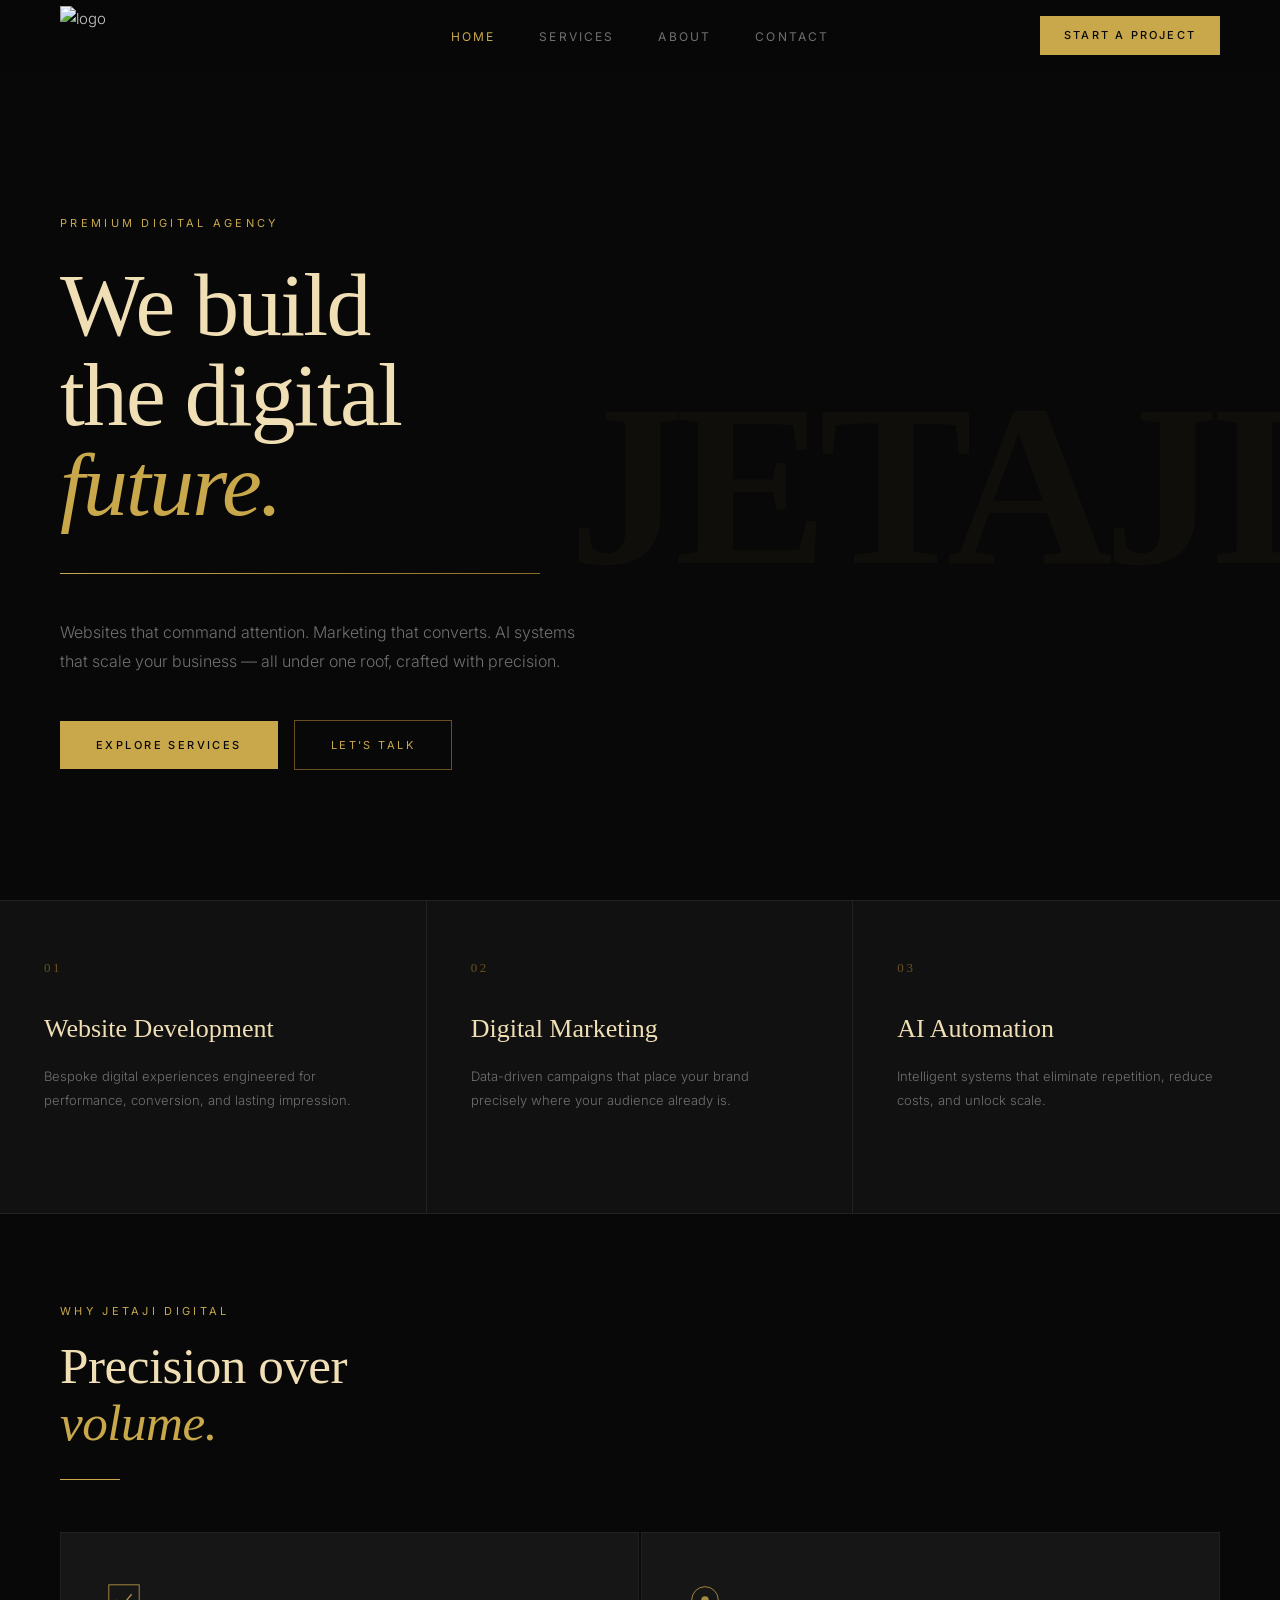
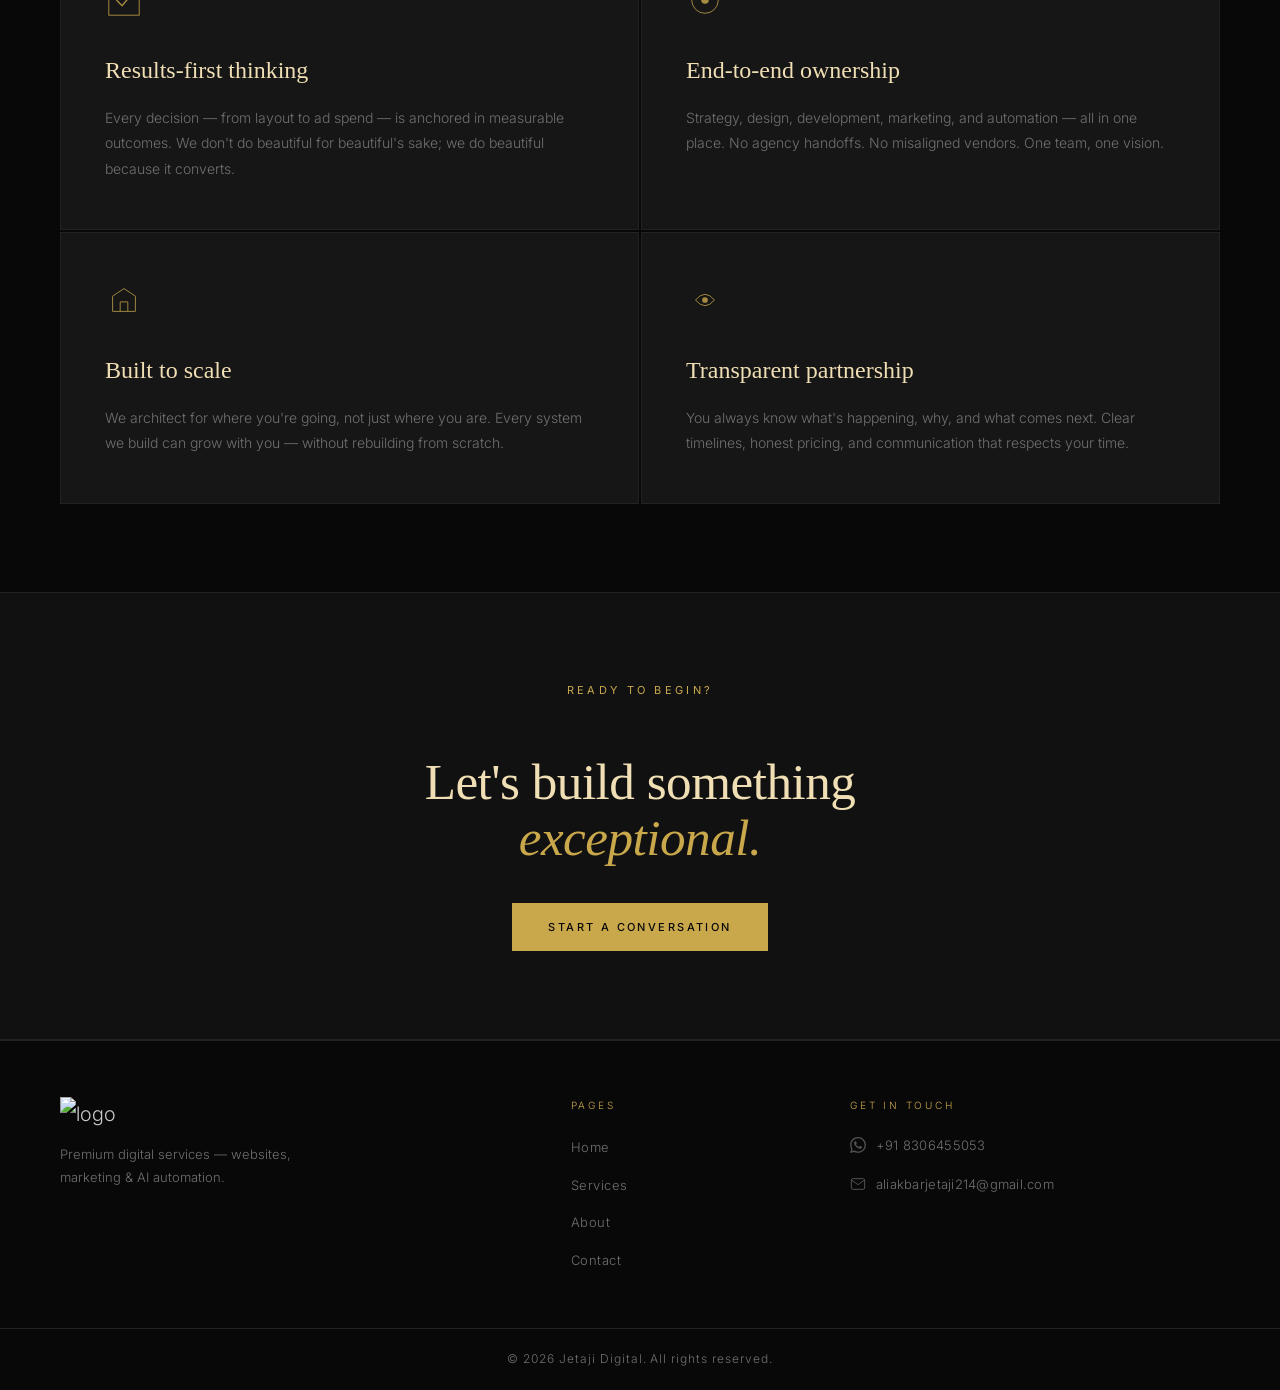
==== index.html @ bd0b14b9 "Add files via upload" ====
<!DOCTYPE html>
<html lang="en">
<head>
  <meta charset="UTF-8" />
  <meta name="viewport" content="width=device-width, initial-scale=1.0"/>
  <title>Jetaji Digital — Premium Digital Agency</title>
  <link rel="shortcut icon" href="Assets/JD-favicon.png" type="image/x-icon">
  <link rel="preconnect" href="https://fonts.googleapis.com"/>
  <link rel="preconnect" href="https://fonts.gstatic.com" crossorigin/>
  <link href="https://fonts.googleapis.com/css2?family=Cormorant+Garant:ital,wght@0,300;0,400;0,500;0,600;1,300;1,400&family=Inter:wght@300;400;500&display=swap" rel="stylesheet"/>
  <link rel="stylesheet" href="style.css"/>
</head>
<body>

<!-- ═══════════════════════════════════════════
     NAVIGATION
     Desktop/Tablet : Logo (left) | Links (centre) | CTA (right)
     Mobile only    : Logo (left) | CTA (centre-right) | Hamburger (right)
════════════════════════════════════════════════ -->
<nav id="main-nav">
   <img src="Assets/JD.jpeg" alt="logo" class="logo">

  <!-- Desktop & Tablet: centred nav links -->
  <ul class="nav-links" id="desktop-links">
    <li><a class="active" onclick="showPage('home')">Home</a></li>
    <li><a onclick="showPage('services')">Services</a></li>
    <li><a onclick="showPage('about')">About</a></li>
    <li><a onclick="showPage('contact')">Contact</a></li>
  </ul>

  <!-- Desktop & Tablet: right CTA -->
  <a class="nav-cta desktop-cta" onclick="showPage('contact')">Start a Project</a>

  <!-- Mobile only: compact CTA + hamburger (shown via CSS media query) -->
  <a class="nav-cta mobile-cta" onclick="showPage('contact')">Start a Project</a>
  <button class="hamburger" id="hamburger-btn" aria-label="Toggle navigation menu" aria-expanded="false">
    <span></span>
    <span></span>
    <span></span>
  </button>
</nav>

<!-- Mobile slide-down drawer (hidden on desktop/tablet via CSS) -->
<div class="mobile-menu" id="mobile-menu" aria-hidden="true">
  <ul>
    <li><a class="active" onclick="navTo('home')">Home</a></li>
    <li><a onclick="navTo('services')">Services</a></li>
    <li><a onclick="navTo('about')">About</a></li>
    <li><a onclick="navTo('contact')">Contact</a></li>
  </ul>
</div>


<!-- ═══════════════════════════════════════════
     HOME PAGE
════════════════════════════════════════════════ -->
<div class="page active" id="page-home">

  <!-- Hero -->
  <div class="hero">
    <div class="hero-bg-text">JETAJI</div>
    <p class="hero-eyebrow">Premium Digital Agency</p>
    <h1 class="hero-title">We build<br>the digital<br><em>future.</em></h1>
    <div class="signature-line"></div>
    <p class="hero-body">Websites that command attention. Marketing that converts. AI systems that scale your business — all under one roof, crafted with precision.</p>
    <div class="hero-actions">
      <a class="btn-primary" onclick="showPage('services')">Explore Services</a>
      <a class="btn-ghost" onclick="showPage('contact')">Let's Talk</a>
    </div>

  </div>

  <!-- Services Preview Strip -->
  <section class="services-preview">
    <div class="services-preview-inner">
      <div class="service-preview-item" onclick="showPage('services')">
        <div class="service-num">01</div>
        <h3>Website Development</h3>
        <p>Bespoke digital experiences engineered for performance, conversion, and lasting impression.</p>
        <div class="service-arrow">Explore →</div>
      </div>
      <div class="service-preview-item" onclick="showPage('services')">
        <div class="service-num">02</div>
        <h3>Digital Marketing</h3>
        <p>Data-driven campaigns that place your brand precisely where your audience already is.</p>
        <div class="service-arrow">Explore →</div>
      </div>
      <div class="service-preview-item" onclick="showPage('services')">
        <div class="service-num">03</div>
        <h3>AI Automation</h3>
        <p>Intelligent systems that eliminate repetition, reduce costs, and unlock scale.</p>
        <div class="service-arrow">Explore →</div>
      </div>
    </div>
  </section>

  <!-- Why Jetaji -->
  <section class="why-section">
    <p class="section-label reveal">Why Jetaji Digital</p>
    <h2 class="section-title reveal">Precision over<br><em>volume.</em></h2>
    <div class="divider reveal"></div>
    <div class="why-grid">
      <div class="why-card reveal">
        <svg class="why-card-icon" viewBox="0 0 40 40" fill="none">
          <rect x="4" y="4" width="32" height="32" stroke="#C9A84C" stroke-width="1"/>
          <path d="M12 20 L18 26 L28 14" stroke="#C9A84C" stroke-width="1.5" fill="none"/>
        </svg>
        <h3>Results-first thinking</h3>
        <p>Every decision — from layout to ad spend — is anchored in measurable outcomes. We don't do beautiful for beautiful's sake; we do beautiful because it converts.</p>
      </div>
      <div class="why-card reveal">
        <svg class="why-card-icon" viewBox="0 0 40 40" fill="none">
          <circle cx="20" cy="20" r="14" stroke="#C9A84C" stroke-width="1"/>
          <circle cx="20" cy="20" r="4" fill="#C9A84C"/>
        </svg>
        <h3>End-to-end ownership</h3>
        <p>Strategy, design, development, marketing, and automation — all in one place. No agency handoffs. No misaligned vendors. One team, one vision.</p>
      </div>
      <div class="why-card reveal">
        <svg class="why-card-icon" viewBox="0 0 40 40" fill="none">
          <path d="M8 32 L8 16 L20 8 L32 16 L32 32 Z" stroke="#C9A84C" stroke-width="1" fill="none"/>
          <path d="M16 32 L16 22 L24 22 L24 32" stroke="#C9A84C" stroke-width="1"/>
        </svg>
        <h3>Built to scale</h3>
        <p>We architect for where you're going, not just where you are. Every system we build can grow with you — without rebuilding from scratch.</p>
      </div>
      <div class="why-card reveal">
        <svg class="why-card-icon" viewBox="0 0 40 40" fill="none">
          <path d="M10 20 Q20 8 30 20 Q20 32 10 20Z" stroke="#C9A84C" stroke-width="1" fill="none"/>
          <circle cx="20" cy="20" r="3" fill="#C9A84C"/>
        </svg>
        <h3>Transparent partnership</h3>
        <p>You always know what's happening, why, and what comes next. Clear timelines, honest pricing, and communication that respects your time.</p>
      </div>
    </div>
  </section>

  <!-- CTA Band -->
  <section class="cta-band">
    <p class="section-label reveal">Ready to begin?</p>
    <h2 class="section-title reveal">Let's build something <em>exceptional.</em></h2>
    <div class="reveal">
      <a class="btn-primary" onclick="showPage('contact')">Start a Conversation</a>
    </div>
  </section>

  <footer>
    <div class="footer-top">
      <div class="footer-brand">
         <img src="Assets/JD.jpeg" alt="logo" class="logo">
        <p class="footer-tagline">Premium digital services — websites, marketing & AI automation.</p>
      </div>
      <div class="footer-nav">
        <p class="footer-col-label">Pages</p>
        <ul class="footer-links">
          <li><a onclick="showPage('home')">Home</a></li>
          <li><a onclick="showPage('services')">Services</a></li>
          <li><a onclick="showPage('about')">About</a></li>
          <li><a onclick="showPage('contact')">Contact</a></li>
        </ul>
      </div>
      <div class="footer-contact">
        <p class="footer-col-label">Get in Touch</p>
        <ul class="footer-contact-list">
          <li>
            <a href="https://wa.me/918306455053" target="_blank" rel="noopener noreferrer" class="footer-contact-link">
              <svg width="16" height="16" viewBox="0 0 24 24" fill="currentColor"><path d="M17.472 14.382c-.297-.149-1.758-.867-2.03-.967-.273-.099-.471-.148-.67.15-.197.297-.767.966-.94 1.164-.173.199-.347.223-.644.075-.297-.15-1.255-.463-2.39-1.475-.883-.788-1.48-1.761-1.653-2.059-.173-.297-.018-.458.13-.606.134-.133.298-.347.446-.52.149-.174.198-.298.298-.497.099-.198.05-.371-.025-.52-.075-.149-.669-1.612-.916-2.207-.242-.579-.487-.5-.669-.51-.173-.008-.371-.01-.57-.01-.198 0-.52.074-.792.372-.272.297-1.04 1.016-1.04 2.479 0 1.462 1.065 2.875 1.213 3.074.149.198 2.096 3.2 5.077 4.487.709.306 1.262.489 1.694.625.712.227 1.36.195 1.871.118.571-.085 1.758-.719 2.006-1.413.248-.694.248-1.289.173-1.413-.074-.124-.272-.198-.57-.347m-5.421 7.403h-.004a9.87 9.87 0 01-5.031-1.378l-.361-.214-3.741.982.998-3.648-.235-.374a9.86 9.86 0 01-1.51-5.26c.001-5.45 4.436-9.884 9.888-9.884 2.64 0 5.122 1.03 6.988 2.898a9.825 9.825 0 012.893 6.994c-.003 5.45-4.437 9.884-9.885 9.884m8.413-18.297A11.815 11.815 0 0012.05 0C5.495 0 .16 5.335.157 11.892c0 2.096.547 4.142 1.588 5.945L.057 24l6.305-1.654a11.882 11.882 0 005.683 1.448h.005c6.554 0 11.89-5.335 11.893-11.893a11.821 11.821 0 00-3.48-8.413z"/></svg>
              +91 8306455053
            </a>
          </li>
          <li>
            <a href="mailto:aliakbarjetaji214@gmail.com" class="footer-contact-link">
              <svg width="16" height="16" viewBox="0 0 24 24" fill="none" stroke="currentColor" stroke-width="1.5"><path d="M4 4h16c1.1 0 2 .9 2 2v12c0 1.1-.9 2-2 2H4c-1.1 0-2-.9-2-2V6c0-1.1.9-2 2-2z"/><polyline points="22,6 12,13 2,6"/></svg>
              aliakbarjetaji214@gmail.com
            </a>
          </li>
        </ul>
      </div>
    </div>
    <div class="footer-bottom">
      <p class="footer-copy">© 2026 Jetaji Digital. All rights reserved.</p>
    </div>
  </footer>
</div>


<!-- ═══════════════════════════════════════════
     SERVICES PAGE
════════════════════════════════════════════════ -->
<div class="page" id="page-services">

  <div class="services-hero">
    <p class="section-label reveal">What We Do</p>
    <h1 class="section-title reveal">Three disciplines.<br><em>One vision.</em></h1>
    <div class="divider reveal"></div>
    <p class="reveal services-intro">We work at the intersection of design, technology, and intelligence — helping businesses command their markets online.</p>
  </div>

  <!-- 01: Website Development -->
  <div class="service-full">
    <div class="service-content reveal">
      <div class="service-num">01</div>
      <h2 class="section-title">Website<br><em>Development</em></h2>
      <div class="divider"></div>
      <p class="service-desc">Your website is your most valuable business asset. We design and engineer digital experiences that are fast, conversion-optimised, and distinctly yours.</p>
      <div class="service-tags">
        <span class="service-tag">Custom Design</span>
        <span class="service-tag">E-Commerce</span>
        <span class="service-tag">Web Apps</span>
        <span class="service-tag">CMS Integration</span>
      </div>
      <a class="btn-primary" onclick="showPage('contact')">Discuss Your Project</a>
    </div>
    <div class="service-visual reveal">
      <div class="service-visual-inner">
        <p class="service-num">What's included</p>
        <ul class="feature-list">
          <li>Custom UI/UX design and prototyping</li>
          <li>Performance-first development (Core Web Vitals)</li>
          <li>Mobile-responsive across all breakpoints</li>
          <li>SEO-ready structure and meta architecture</li>
          <li>CMS setup (Webflow, WordPress, Sanity)</li>
          <li>E-commerce integration and payment flows</li>
          <li>Post-launch support and maintenance</li>
        </ul>
      </div>
    </div>
  </div>

  <!-- 02: Digital Marketing -->
  <div class="service-full reverse">
    <div class="service-content reveal">
      <div class="service-num">02</div>
      <h2 class="section-title">Digital<br><em>Marketing</em></h2>
      <div class="divider"></div>
      <p class="service-desc">Traffic without strategy is noise. We build and execute marketing systems that attract the right people at the right moment — and convert them into loyal customers.</p>
      <div class="service-tags">
        <span class="service-tag">SEO / SEM</span>
        <span class="service-tag">Paid Ads</span>
        <span class="service-tag">Social Media</span>
        <span class="service-tag">Email Campaigns</span>
      </div>
      <a class="btn-primary" onclick="showPage('contact')">Grow Your Reach</a>
    </div>
    <div class="service-visual reveal">
      <div class="service-visual-inner">
        <p class="service-num">What's included</p>
        <ul class="feature-list">
          <li>Search engine optimisation (on-page & technical)</li>
          <li>Google & Meta paid advertising management</li>
          <li>Social media strategy and content calendars</li>
          <li>Email marketing and automation sequences</li>
          <li>Conversion rate optimisation (CRO)</li>
          <li>Analytics setup, tracking, and monthly reporting</li>
          <li>Brand content and copywriting</li>
        </ul>
      </div>
    </div>
  </div>

  <!-- 03: AI Automation -->
  <div class="service-full">
    <div class="service-content reveal">
      <div class="service-num">03</div>
      <h2 class="section-title">AI<br><em>Automation</em></h2>
      <div class="divider"></div>
      <p class="service-desc">The most successful businesses in the next decade will leverage AI the smartest. We identify, design, and deploy intelligent automation that saves time and unlocks scale.</p>
      <div class="service-tags">
        <span class="service-tag">AI Chatbots</span>
        <span class="service-tag">Workflow Automation</span>
        <span class="service-tag">Lead Systems</span>
        <span class="service-tag">Data Pipelines</span>
      </div>
      <a class="btn-primary" onclick="showPage('contact')">Automate Your Business</a>
    </div>
    <div class="service-visual reveal">
      <div class="service-visual-inner">
        <p class="service-num">What's included</p>
        <ul class="feature-list">
          <li>Business process audit and automation mapping</li>
          <li>AI chatbot development and deployment</li>
          <li>CRM and sales pipeline automation</li>
          <li>Custom workflow builds (Make, Zapier, n8n)</li>
          <li>AI-powered content and lead generation</li>
          <li>Document and data processing automation</li>
          <li>Ongoing monitoring and optimisation</li>
        </ul>
      </div>
    </div>
  </div>

  <section class="cta-band">
    <h2 class="section-title reveal">Not sure where to start?<br><em>Let's figure it out together.</em></h2>
    <div class="reveal">
      <a class="btn-ghost" onclick="showPage('contact')">Book a Free Discovery Call</a>
    </div>
  </section>

  <footer>
    <div class="footer-top">
      <div class="footer-brand">
         <img src="Assets/JD.jpeg" alt="logo" class="logo">
        <p class="footer-tagline">Premium digital services — websites, marketing & AI automation.</p>
      </div>
      <div class="footer-nav">
        <p class="footer-col-label">Pages</p>
        <ul class="footer-links">
          <li><a onclick="showPage('home')">Home</a></li>
          <li><a onclick="showPage('services')">Services</a></li>
          <li><a onclick="showPage('about')">About</a></li>
          <li><a onclick="showPage('contact')">Contact</a></li>
        </ul>
      </div>
      <div class="footer-contact">
        <p class="footer-col-label">Get in Touch</p>
        <ul class="footer-contact-list">
          <li>
            <a href="https://wa.me/918306455053" target="_blank" rel="noopener noreferrer" class="footer-contact-link">
              <svg width="16" height="16" viewBox="0 0 24 24" fill="currentColor"><path d="M17.472 14.382c-.297-.149-1.758-.867-2.03-.967-.273-.099-.471-.148-.67.15-.197.297-.767.966-.94 1.164-.173.199-.347.223-.644.075-.297-.15-1.255-.463-2.39-1.475-.883-.788-1.48-1.761-1.653-2.059-.173-.297-.018-.458.13-.606.134-.133.298-.347.446-.52.149-.174.198-.298.298-.497.099-.198.05-.371-.025-.52-.075-.149-.669-1.612-.916-2.207-.242-.579-.487-.5-.669-.51-.173-.008-.371-.01-.57-.01-.198 0-.52.074-.792.372-.272.297-1.04 1.016-1.04 2.479 0 1.462 1.065 2.875 1.213 3.074.149.198 2.096 3.2 5.077 4.487.709.306 1.262.489 1.694.625.712.227 1.36.195 1.871.118.571-.085 1.758-.719 2.006-1.413.248-.694.248-1.289.173-1.413-.074-.124-.272-.198-.57-.347m-5.421 7.403h-.004a9.87 9.87 0 01-5.031-1.378l-.361-.214-3.741.982.998-3.648-.235-.374a9.86 9.86 0 01-1.51-5.26c.001-5.45 4.436-9.884 9.888-9.884 2.64 0 5.122 1.03 6.988 2.898a9.825 9.825 0 012.893 6.994c-.003 5.45-4.437 9.884-9.885 9.884m8.413-18.297A11.815 11.815 0 0012.05 0C5.495 0 .16 5.335.157 11.892c0 2.096.547 4.142 1.588 5.945L.057 24l6.305-1.654a11.882 11.882 0 005.683 1.448h.005c6.554 0 11.89-5.335 11.893-11.893a11.821 11.821 0 00-3.48-8.413z"/></svg>
              +91 8306455053
            </a>
          </li>
          <li>
            <a href="mailto:aliakbarjetaji214@gmail.com" class="footer-contact-link">
              <svg width="16" height="16" viewBox="0 0 24 24" fill="none" stroke="currentColor" stroke-width="1.5"><path d="M4 4h16c1.1 0 2 .9 2 2v12c0 1.1-.9 2-2 2H4c-1.1 0-2-.9-2-2V6c0-1.1.9-2 2-2z"/><polyline points="22,6 12,13 2,6"/></svg>
              aliakbarjetaji214@gmail.com
            </a>
          </li>
        </ul>
      </div>
    </div>
    <div class="footer-bottom">
      <p class="footer-copy">© 2026 Jetaji Digital. All rights reserved.</p>
    </div>
  </footer>
</div>


<!-- ═══════════════════════════════════════════
     ABOUT PAGE
════════════════════════════════════════════════ -->
<div class="page" id="page-about">

  <div class="about-hero">
    <p class="section-label reveal">About Jetaji Digital</p>
    <h1 class="section-title reveal">We believe in the power of<br><em>deliberate craft.</em></h1>
  </div>

  <div class="about-split">
    <div class="about-left reveal">
      <div class="big-quote">"The internet rewards those who show up with intention."</div>
      <p class="quote-attr">— The Jetaji Principle</p>
    </div>
    <div class="about-right reveal">
      <p>Jetaji Digital was founded on a simple belief: that most businesses deserve far more from their digital presence than they're getting. We saw too many companies paying for websites no one visits, ads that burn budget, and software that doesn't fit how they actually work.</p>
      <p>So we built something different — a boutique agency where strategy, design, and technology are never siloed. Every client we take on gets a team that understands the full picture, and builds with the full picture in mind.</p>
      <p>We're selective about who we work with. Not because we're exclusive for its own sake, but because great work requires genuine investment from both sides. We go deep, not wide.</p>
      <a class="btn-ghost" onclick="showPage('contact')">Work With Us</a>
    </div>
  </div>

  <section class="values-section">
    <div class="values-grid">
      <div class="value-card reveal">
        <h3>Clarity</h3>
        <p>We remove noise. Every element on every page — yours and ours — exists because it earns its place. Clutter is the enemy of conversion.</p>
      </div>
      <div class="value-card reveal">
        <h3>Craft</h3>
        <p>Details matter. Pixel-level precision in design. Clean, maintainable code. Copy that doesn't waste a single word. We care about the things most people skim past.</p>
      </div>
      <div class="value-card reveal">
        <h3>Commitment</h3>
        <p>We treat your goals as our own. Your growth metrics are ours. Your deadlines are ours. We're not a vendor — we're a partner.</p>
      </div>
    </div>
  </section>

  <section class="approach-section">
    <p class="section-label reveal">Our Approach</p>
    <h2 class="section-title reveal">How we work</h2>
    <div class="divider reveal"></div>
    <div class="approach-grid reveal">
      <div>
        <div class="approach-item">
          <p class="approach-label">Discovery</p>
          <p class="approach-text">We start with deep listening. What do you do, who for, what do you want more of, what's getting in the way. We don't pitch before we understand.</p>
        </div>
        <div class="approach-item">
          <p class="approach-label">Strategy</p>
          <p class="approach-text">Before touching a tool or template, we map the plan. What are we building, why, and how does it connect to your revenue goals.</p>
        </div>
      </div>
      <div>
        <div class="approach-item">
          <p class="approach-label">Execution</p>
          <p class="approach-text">Design, build, test, launch — with you in the loop at every milestone. No surprises, no scope creep, no missed deadlines.</p>
        </div>
        <div class="approach-item">
          <p class="approach-label">Growth</p>
          <p class="approach-text">Launch is not the finish line. We measure, optimise, and evolve — turning what we built into a compounding asset for your business.</p>
        </div>
      </div>
    </div>
  </section>

  <footer>
    <div class="footer-top">
      <div class="footer-brand">
        <img src="Assets/JD.jpeg" alt="logo" class="logo">
        <p class="footer-tagline">Premium digital services — websites, marketing & AI automation.</p>
      </div>
      <div class="footer-nav">
        <p class="footer-col-label">Pages</p>
        <ul class="footer-links">
          <li><a onclick="showPage('home')">Home</a></li>
          <li><a onclick="showPage('services')">Services</a></li>
          <li><a onclick="showPage('about')">About</a></li>
          <li><a onclick="showPage('contact')">Contact</a></li>
        </ul>
      </div>
      <div class="footer-contact">
        <p class="footer-col-label">Get in Touch</p>
        <ul class="footer-contact-list">
          <li>
            <a href="https://wa.me/918306455053" target="_blank" rel="noopener noreferrer" class="footer-contact-link">
              <svg width="16" height="16" viewBox="0 0 24 24" fill="currentColor"><path d="M17.472 14.382c-.297-.149-1.758-.867-2.03-.967-.273-.099-.471-.148-.67.15-.197.297-.767.966-.94 1.164-.173.199-.347.223-.644.075-.297-.15-1.255-.463-2.39-1.475-.883-.788-1.48-1.761-1.653-2.059-.173-.297-.018-.458.13-.606.134-.133.298-.347.446-.52.149-.174.198-.298.298-.497.099-.198.05-.371-.025-.52-.075-.149-.669-1.612-.916-2.207-.242-.579-.487-.5-.669-.51-.173-.008-.371-.01-.57-.01-.198 0-.52.074-.792.372-.272.297-1.04 1.016-1.04 2.479 0 1.462 1.065 2.875 1.213 3.074.149.198 2.096 3.2 5.077 4.487.709.306 1.262.489 1.694.625.712.227 1.36.195 1.871.118.571-.085 1.758-.719 2.006-1.413.248-.694.248-1.289.173-1.413-.074-.124-.272-.198-.57-.347m-5.421 7.403h-.004a9.87 9.87 0 01-5.031-1.378l-.361-.214-3.741.982.998-3.648-.235-.374a9.86 9.86 0 01-1.51-5.26c.001-5.45 4.436-9.884 9.888-9.884 2.64 0 5.122 1.03 6.988 2.898a9.825 9.825 0 012.893 6.994c-.003 5.45-4.437 9.884-9.885 9.884m8.413-18.297A11.815 11.815 0 0012.05 0C5.495 0 .16 5.335.157 11.892c0 2.096.547 4.142 1.588 5.945L.057 24l6.305-1.654a11.882 11.882 0 005.683 1.448h.005c6.554 0 11.89-5.335 11.893-11.893a11.821 11.821 0 00-3.48-8.413z"/></svg>
              +91 8306455053
            </a>
          </li>
          <li>
            <a href="mailto:aliakbarjetaji214@gmail.com" class="footer-contact-link">
              <svg width="16" height="16" viewBox="0 0 24 24" fill="none" stroke="currentColor" stroke-width="1.5"><path d="M4 4h16c1.1 0 2 .9 2 2v12c0 1.1-.9 2-2 2H4c-1.1 0-2-.9-2-2V6c0-1.1.9-2 2-2z"/><polyline points="22,6 12,13 2,6"/></svg>
              aliakbarjetaji214@gmail.com
            </a>
          </li>
        </ul>
      </div>
    </div>
    <div class="footer-bottom">
      <p class="footer-copy">© 2026 Jetaji Digital. All rights reserved.</p>
    </div>
  </footer>
</div>


<!-- ═══════════════════════════════════════════
     CONTACT PAGE
════════════════════════════════════════════════ -->
<div class="page" id="page-contact">

  <div class="contact-split">

    <!-- Left info panel -->
    <div class="contact-left">
      <div>
        <p class="section-label reveal">Get in Touch</p>
        <h1 class="section-title reveal">Let's build<br>something <em>great.</em></h1>
        <div class="divider reveal"></div>
        <p class="reveal contact-intro">Tell us what you're working on. We'll respond on WhatsApp within one business day with honest thoughts and a clear path forward.</p>
      </div>
      <div class="contact-info reveal">
        <div class="contact-info-item">
          <div class="contact-info-label">WhatsApp</div>
          <div class="contact-info-value">+91 83064 55053</div>
        </div>
        <div class="contact-info-item">
          <div class="contact-info-label">Email</div>
          <div class="contact-info-value">jetajidigital@gmail.com</div>
        </div>
        <div class="contact-info-item">
          <div class="contact-info-label">Location</div>
          <div class="contact-info-value">Available Worldwide — Remote-first</div>
        </div>
        <div class="contact-info-item">
          <div class="contact-info-label">Response Time</div>
          <div class="contact-info-value">Within 24 hours</div>
        </div>
      </div>
    </div>

    <!-- Right form panel -->
    <div class="contact-right">

      <!-- Form -->
      <div id="form-container" class="reveal">
        <div class="form-row">
          <div class="form-group">
            <label class="form-label" for="f-first">First Name</label>
            <input class="form-input" type="text" id="f-first" placeholder="Your first name" autocomplete="given-name"/>
          </div>
          <div class="form-group">
            <label class="form-label" for="f-last">Last Name</label>
            <input class="form-input" type="text" id="f-last" placeholder="Your last name" autocomplete="family-name"/>
          </div>
        </div>
        <div class="form-group">
          <label class="form-label" for="f-email">Email Address</label>
          <input class="form-input" type="email" id="f-email" placeholder="your@email.com" autocomplete="email"/>
        </div>
        <div class="form-group">
          <label class="form-label" for="f-phone">Phone Number</label>
          <input class="form-input" type="tel" id="f-phone" placeholder="+91 XXXXX XXXXX" autocomplete="tel"/>
        </div>
        <div class="form-group">
          <label class="form-label" for="f-service">Service Interest</label>
          <select class="form-select" id="f-service">
            <option value="" disabled selected>Select a service</option>
            <option>Website Development</option>
            <option>Digital Marketing</option>
            <option>AI Automation</option>
            <option>Multiple Services</option>
            <option>Not Sure Yet</option>
          </select>
        </div>
        <div class="form-group">
          <label class="form-label" for="f-budget">Budget Range</label>
          <select class="form-select" id="f-budget">
            <option value="" disabled selected>Select your budget</option>
            <option>Under ₹50,000</option>
            <option>₹50,000 – ₹1,50,000</option>
            <option>₹1,50,000 – ₹5,00,000</option>
            <option>₹5,00,000+</option>
            <option>Let's discuss</option>
          </select>
        </div>
        <div class="form-group">
          <label class="form-label" for="f-message">Tell Us About Your Project</label>
          <textarea class="form-textarea" id="f-message" placeholder="What are you building? What problem needs solving?"></textarea>
        </div>
        <!-- Button sends form data to WhatsApp -->
        <button class="form-submit" onclick="handleSubmit()">Send a Message</button>
      </div>

      <!-- Success state -->
      <div id="form-success" class="form-success-panel" style="display:none;">
        <div class="success-icon">
          <svg width="22" height="22" viewBox="0 0 24 24" fill="none">
            <path d="M5 12 L10 17 L19 8" stroke="#C9A84C" stroke-width="1.5"/>
          </svg>
        </div>
        <h3 class="success-title">Opening WhatsApp…</h3>
        <p class="success-body">Your message is ready. WhatsApp will open so you can send it directly to our team. We'll get back to you within 24 hours.</p>
        <a class="btn-ghost" onclick="showPage('home')">Back to Home</a>
      </div>

    </div>
  </div>

  <footer>
    <div class="footer-top">
      <div class="footer-brand">
        <img src="Assets/JD.jpeg" alt="logo" class="logo">
        <p class="footer-tagline">Premium digital services — websites, marketing & AI automation.</p>
      </div>
      <div class="footer-nav">
        <p class="footer-col-label">Pages</p>
        <ul class="footer-links">
          <li><a onclick="showPage('home')">Home</a></li>
          <li><a onclick="showPage('services')">Services</a></li>
          <li><a onclick="showPage('about')">About</a></li>
          <li><a onclick="showPage('contact')">Contact</a></li>
        </ul>
      </div>
      <div class="footer-contact">
        <p class="footer-col-label">Get in Touch</p>
        <ul class="footer-contact-list">
          <li>
            <a href="https://wa.me/918306455053" target="_blank" rel="noopener noreferrer" class="footer-contact-link">
              <svg width="16" height="16" viewBox="0 0 24 24" fill="currentColor"><path d="M17.472 14.382c-.297-.149-1.758-.867-2.03-.967-.273-.099-.471-.148-.67.15-.197.297-.767.966-.94 1.164-.173.199-.347.223-.644.075-.297-.15-1.255-.463-2.39-1.475-.883-.788-1.48-1.761-1.653-2.059-.173-.297-.018-.458.13-.606.134-.133.298-.347.446-.52.149-.174.198-.298.298-.497.099-.198.05-.371-.025-.52-.075-.149-.669-1.612-.916-2.207-.242-.579-.487-.5-.669-.51-.173-.008-.371-.01-.57-.01-.198 0-.52.074-.792.372-.272.297-1.04 1.016-1.04 2.479 0 1.462 1.065 2.875 1.213 3.074.149.198 2.096 3.2 5.077 4.487.709.306 1.262.489 1.694.625.712.227 1.36.195 1.871.118.571-.085 1.758-.719 2.006-1.413.248-.694.248-1.289.173-1.413-.074-.124-.272-.198-.57-.347m-5.421 7.403h-.004a9.87 9.87 0 01-5.031-1.378l-.361-.214-3.741.982.998-3.648-.235-.374a9.86 9.86 0 01-1.51-5.26c.001-5.45 4.436-9.884 9.888-9.884 2.64 0 5.122 1.03 6.988 2.898a9.825 9.825 0 012.893 6.994c-.003 5.45-4.437 9.884-9.885 9.884m8.413-18.297A11.815 11.815 0 0012.05 0C5.495 0 .16 5.335.157 11.892c0 2.096.547 4.142 1.588 5.945L.057 24l6.305-1.654a11.882 11.882 0 005.683 1.448h.005c6.554 0 11.89-5.335 11.893-11.893a11.821 11.821 0 00-3.48-8.413z"/></svg>
              +91 8306455053
            </a>
          </li>
          <li>
            <a href="mailto:aliakbarjetaji214@gmail.com" class="footer-contact-link">
              <svg width="16" height="16" viewBox="0 0 24 24" fill="none" stroke="currentColor" stroke-width="1.5"><path d="M4 4h16c1.1 0 2 .9 2 2v12c0 1.1-.9 2-2 2H4c-1.1 0-2-.9-2-2V6c0-1.1.9-2 2-2z"/><polyline points="22,6 12,13 2,6"/></svg>
              aliakbarjetaji214@gmail.com
            </a>
          </li>
        </ul>
      </div>
    </div>
    <div class="footer-bottom">
      <p class="footer-copy">© 2026 Jetaji Digital. All rights reserved.</p>
    </div>
  </footer>
</div>

<script src="script.js"></script>
</body>
</html>
---- style.css ----
/* ═══════════════════════════════════════════════════════
   JETAJI DIGITAL — style.css
   Breakpoints:
     Desktop  : > 1024px  — full nav: logo | centred links | CTA
     Tablet   : 769–1024px — full nav (same, slightly tighter)
     Mobile   : ≤ 768px   — hamburger nav: logo | compact CTA | ☰
     Small    : ≤ 480px   — single-column, stacked buttons
     Tiny     : ≤ 360px   — micro adjustments
═══════════════════════════════════════════════════════ */

/* ─── RESET ─── */
*, *::before, *::after { box-sizing: border-box; margin: 0; padding: 0; }

/* ─── DESIGN TOKENS ─── */
:root {
  --black:      #080808;
  --charcoal:   #111111;
  --card:       #161616;
  --border:     #222222;
  --gold:       #C9A84C;
  --gold-light: #E2C77A;
  --gold-dark:  #8A6B28;
  --gold-muted: #6A5020;
  --cream:      #F0DEB4;
  --text:       #C8C8C8;
  --text-dim:   #707070;
  --nav-h:      72px;
}

html { scroll-behavior: smooth; }

body {
  background: var(--black);
  color: var(--text);
  font-family: 'Inter', sans-serif;
  font-weight: 300;
  font-size: 15px;
  line-height: 1.7;
  overflow-x: hidden;
}

/* ═══════════════════════════════════════════════════════
   NAVIGATION
═══════════════════════════════════════════════════════ */
nav {
  position: fixed;
  top: 0; left: 0; right: 0;
  z-index: 200;
  height: var(--nav-h);
  display: flex;
  align-items: center;
  justify-content: space-between;
  padding: 0 60px;
  background: rgba(8, 8, 8, 0.96);
  backdrop-filter: blur(16px);
  -webkit-backdrop-filter: blur(16px);
  border-bottom: 1px solid transparent;
  transition: border-color 0.4s;
}
nav.scrolled { border-bottom-color: var(--border); }

/* Logo */
.logo {
height: 60px;
}



/* ── Desktop & Tablet: centred nav links ── */
.nav-links {
  display: flex;               /* shown on desktop + tablet */
  gap: 44px;
  list-style: none;
  position: absolute;
  left: 50%;
  transform: translateX(-50%);
}
.nav-links a {
  font-size: 12px;
  font-weight: 400;
  letter-spacing: 0.18em;
  text-transform: uppercase;
  color: var(--text-dim);
  text-decoration: none;
  transition: color 0.3s;
  cursor: pointer;
  white-space: nowrap;
}
.nav-links a:hover,
.nav-links a.active { color: var(--gold); }

/* ── Desktop & Tablet: right CTA ── */
.desktop-cta {
  display: inline-block;       /* shown on desktop + tablet */
  font-size: 11px;
  font-weight: 500;
  letter-spacing: 0.2em;
  text-transform: uppercase;
  color: var(--black);
  background: var(--gold);
  padding: 10px 24px;
  text-decoration: none;
  transition: background 0.3s;
  cursor: pointer;
  flex-shrink: 0;
  white-space: nowrap;
}
.desktop-cta:hover { background: var(--gold-light); }

/* ── Mobile-only CTA (compact, sits left of hamburger) ── */
.mobile-cta {
  display: none;               /* hidden on desktop & tablet; shown in ≤768px query */
  font-size: 10px;
  font-weight: 500;
  letter-spacing: 0.15em;
  text-transform: uppercase;
  color: var(--black);
  background: var(--gold);
  padding: 8px 14px;
  text-decoration: none;
  transition: background 0.3s;
  cursor: pointer;
  flex-shrink: 0;
  white-space: nowrap;
}
.mobile-cta:hover { background: var(--gold-light); }

/* ── Hamburger — ONLY on mobile (≤768px) ── */
.hamburger {
  display: none;               /* hidden on desktop & tablet; shown in ≤768px query */
  flex-direction: column;
  justify-content: center;
  align-items: center;
  gap: 5px;
  width: 40px;
  height: 40px;
  background: none;
  border: none;
  cursor: pointer;
  z-index: 201;
  flex-shrink: 0;
  padding: 4px;
}
.hamburger span {
  display: block;
  width: 24px;
  height: 1.5px;
  background: var(--gold);
  transition: transform 0.35s, opacity 0.35s, width 0.35s;
  transform-origin: center;
}
/* Animated ✕ */
.hamburger.open span:nth-child(1) { transform: translateY(6.5px) rotate(45deg); }
.hamburger.open span:nth-child(2) { opacity: 0; width: 0; }
.hamburger.open span:nth-child(3) { transform: translateY(-6.5px) rotate(-45deg); }

/* ── Mobile slide-down drawer ── */
.mobile-menu {
  display: none;               /* hidden on desktop & tablet; shown in ≤768px query */
  position: fixed;
  top: var(--nav-h);
  left: 0; right: 0;
  background: rgba(8, 8, 8, 0.98);
  backdrop-filter: blur(16px);
  -webkit-backdrop-filter: blur(16px);
  border-bottom: 1px solid var(--border);
  z-index: 199;
  max-height: 0;
  overflow: hidden;
  transition: max-height 0.4s cubic-bezier(0.4, 0, 0.2, 1);
}
.mobile-menu.open { max-height: 400px; }

.mobile-menu ul { list-style: none; display: flex; flex-direction: column; }
.mobile-menu ul li a {
  display: block;
  padding: 18px 28px;
  font-size: 13px;
  font-weight: 400;
  letter-spacing: 0.22em;
  text-transform: uppercase;
  color: var(--text-dim);
  text-decoration: none;
  border-bottom: 1px solid var(--border);
  transition: color 0.2s, background 0.2s;
  cursor: pointer;
}
.mobile-menu ul li:last-child a { border-bottom: none; }
.mobile-menu ul li a:hover,
.mobile-menu ul li a.active { color: var(--gold); background: rgba(201, 168, 76, 0.05); }

/* ═══════════════════════════════════════════════════════
   PAGES
═══════════════════════════════════════════════════════ */
.page { display: none; padding-top: var(--nav-h); min-height: 100vh; }
.page.active { display: block; }

/* ═══════════════════════════════════════════════════════
   HERO
═══════════════════════════════════════════════════════ */
.hero {
  min-height: calc(100vh - var(--nav-h));
  display: flex;
  flex-direction: column;
  justify-content: center;
  padding: 72px 60px 60px;
  position: relative;
  overflow: hidden;
}

.hero-eyebrow {
  font-size: 11px;
  font-weight: 400;
  letter-spacing: 0.3em;
  text-transform: uppercase;
  color: var(--gold);
  margin-bottom: 28px;
  opacity: 0;
  animation: fadeUp 0.8s 0.2s forwards;
}

.hero-title {
  font-family: 'Cormorant Garant', serif;
  font-size: clamp(48px, 7vw, 110px);
  font-weight: 300;
  line-height: 1.0;
  color: var(--cream);
  letter-spacing: -0.02em;
  max-width: 820px;
  opacity: 0;
  animation: fadeUp 0.9s 0.4s forwards;
}
.hero-title em { font-style: italic; color: var(--gold); }

.signature-line {
  width: 0;
  height: 1px;
  background: linear-gradient(90deg, var(--gold), var(--gold-dark));
  margin: 44px 0;
  animation: drawLine 1.2s 0.9s forwards;
}
@keyframes drawLine { to { width: min(480px, 72vw); } }

.hero-body {
  max-width: 520px;
  font-size: 16px;
  font-weight: 300;
  line-height: 1.8;
  color: var(--text-dim);
  opacity: 0;
  animation: fadeUp 0.8s 1.2s forwards;
}

.hero-actions {
  display: flex;
  gap: 16px;
  align-items: center;
  flex-wrap: wrap;
  margin-top: 44px;
  opacity: 0;
  animation: fadeUp 0.8s 1.4s forwards;
}



.hero-bg-text {
  position: absolute;
  right: -10px;
  top: 50%;
  transform: translateY(-50%);
  font-family: 'Cormorant Garant', serif;
  font-size: clamp(100px, 18vw, 260px);
  font-weight: 600;
  color: rgba(201, 168, 76, 0.04);
  letter-spacing: -0.04em;
  pointer-events: none;
  user-select: none;
  white-space: nowrap;
}

/* ═══════════════════════════════════════════════════════
   BUTTONS
═══════════════════════════════════════════════════════ */
.btn-primary {
  display: inline-flex;
  align-items: center;
  gap: 10px;
  font-size: 11px;
  font-weight: 500;
  letter-spacing: 0.22em;
  text-transform: uppercase;
  color: var(--black);
  background: var(--gold);
  padding: 15px 36px;
  border: none;
  cursor: pointer;
  transition: background 0.3s;
  text-decoration: none;
  white-space: nowrap;
}
.btn-primary:hover { background: var(--gold-light); }

.btn-ghost {
  display: inline-block;
  font-size: 11px;
  font-weight: 400;
  letter-spacing: 0.22em;
  text-transform: uppercase;
  color: var(--gold);
  background: transparent;
  border: 1px solid var(--gold-muted);
  padding: 15px 36px;
  cursor: pointer;
  transition: border-color 0.3s, color 0.3s;
  text-decoration: none;
  white-space: nowrap;
}
.btn-ghost:hover { border-color: var(--gold); color: var(--gold-light); }

/* ═══════════════════════════════════════════════════════
   SHARED
═══════════════════════════════════════════════════════ */
section { padding: 88px 60px; }

.section-label {
  font-size: 11px;
  font-weight: 400;
  letter-spacing: 0.3em;
  text-transform: uppercase;
  color: var(--gold);
  margin-bottom: 18px;
}
.section-title {
  font-family: 'Cormorant Garant', serif;
  font-size: clamp(34px, 4vw, 62px);
  font-weight: 300;
  color: var(--cream);
  line-height: 1.1;
  letter-spacing: -0.01em;
}
.section-title em { font-style: italic; color: var(--gold); }

.divider { width: 60px; height: 1px; background: var(--gold); margin: 28px 0; }

/* ═══════════════════════════════════════════════════════
   HOME — SERVICES PREVIEW STRIP
═══════════════════════════════════════════════════════ */
.services-preview {
  padding: 0;
  background: var(--charcoal);
  border-top: 1px solid var(--border);
  border-bottom: 1px solid var(--border);
}
.services-preview-inner {
  display: grid;
  grid-template-columns: repeat(3, 1fr);
}
.service-preview-item {
  padding: 56px 44px;
  border-right: 1px solid var(--border);
  transition: background 0.3s;
  cursor: pointer;
}
.service-preview-item:last-child { border-right: none; }
.service-preview-item:hover { background: rgba(201, 168, 76, 0.04); }

.service-num {
  font-family: 'Cormorant Garant', serif;
  font-size: 13px;
  color: var(--gold-muted);
  letter-spacing: 0.2em;
  margin-bottom: 28px;
}
.service-preview-item h3 {
  font-family: 'Cormorant Garant', serif;
  font-size: 26px;
  font-weight: 400;
  color: var(--cream);
  margin-bottom: 14px;
}
.service-preview-item p { font-size: 13px; color: var(--text-dim); line-height: 1.8; }

.service-arrow {
  display: inline-block;
  margin-top: 24px;
  font-size: 11px;
  letter-spacing: 0.2em;
  text-transform: uppercase;
  color: var(--gold);
  opacity: 0;
  transition: opacity 0.3s;
}
.service-preview-item:hover .service-arrow { opacity: 1; }

/* ═══════════════════════════════════════════════════════
   HOME — WHY GRID
═══════════════════════════════════════════════════════ */
.why-section { padding: 88px 60px; }
.why-grid {
  display: grid;
  grid-template-columns: 1fr 1fr;
  gap: 2px;
  margin-top: 52px;
}
.why-card {
  background: var(--card);
  padding: 48px 44px;
  border: 1px solid var(--border);
  transition: border-color 0.3s;
}
.why-card:hover { border-color: var(--gold-muted); }
.why-card-icon { width: 38px; height: 38px; margin-bottom: 24px; opacity: 0.8; }
.why-card h3 {
  font-family: 'Cormorant Garant', serif;
  font-size: 24px;
  font-weight: 400;
  color: var(--cream);
  margin-bottom: 14px;
}
.why-card p { font-size: 14px; color: var(--text-dim); line-height: 1.8; }

/* ═══════════════════════════════════════════════════════
   CTA BAND
═══════════════════════════════════════════════════════ */
.cta-band {
  padding: 88px 60px;
  background: var(--charcoal);
  border-top: 1px solid var(--border);
  border-bottom: 1px solid var(--border);
  text-align: center;
  display: flex;
  flex-direction: column;
  align-items: center;
  gap: 36px;
}
.cta-band .section-title { max-width: 620px; }

/* ═══════════════════════════════════════════════════════
   SERVICES PAGE
═══════════════════════════════════════════════════════ */
.services-hero { padding: 72px 60px 56px; border-bottom: 1px solid var(--border); }
.services-intro { max-width: 520px; color: var(--text-dim); font-size: 16px; line-height: 1.8; }

.service-full {
  display: grid;
  grid-template-columns: 1fr 1fr;
  border-bottom: 1px solid var(--border);
}
.service-full.reverse { direction: rtl; }
.service-full.reverse > * { direction: ltr; }

.service-content {
  padding: 72px 56px;
  background: var(--charcoal);
  display: flex;
  flex-direction: column;
  gap: 0;
}
.service-content .section-title { margin-top: 20px; }
.service-desc { color: var(--text-dim); font-size: 15px; line-height: 1.9; margin-bottom: 28px; }
.service-tags { margin-bottom: 28px; }

.service-visual {
  padding: 72px 56px;
  background: var(--card);
  display: flex;
  flex-direction: column;
  justify-content: center;
}
.service-visual-inner {
  border: 1px solid var(--border);
  padding: 44px;
  display: flex;
  flex-direction: column;
  gap: 0;
  min-height: 300px;
}
.service-visual-inner .service-num { margin-bottom: 0; }

.feature-list { list-style: none; margin-top: 28px; }
.feature-list li {
  display: flex;
  gap: 14px;
  align-items: flex-start;
  padding: 13px 0;
  border-bottom: 1px solid var(--border);
  font-size: 13px;
  color: var(--text-dim);
}
.feature-list li::before { content: '—'; color: var(--gold); flex-shrink: 0; }

.service-tag {
  display: inline-block;
  font-size: 10px;
  letter-spacing: 0.2em;
  text-transform: uppercase;
  color: var(--gold-dark);
  border: 1px solid var(--gold-muted);
  padding: 5px 12px;
  margin-right: 6px;
  margin-bottom: 6px;
}

/* ═══════════════════════════════════════════════════════
   ABOUT PAGE
═══════════════════════════════════════════════════════ */
.about-hero { padding: 72px 60px 0; }

.about-split {
  display: grid;
  grid-template-columns: 1fr 1fr;
  margin-top: 72px;
  border-top: 1px solid var(--border);
}
.about-left { padding: 72px 56px; border-right: 1px solid var(--border); }
.about-right {
  padding: 72px 56px;
  display: flex;
  flex-direction: column;
  gap: 20px;
}
.about-right p { font-size: 15px; color: var(--text-dim); line-height: 1.9; }

.big-quote {
  font-family: 'Cormorant Garant', serif;
  font-size: clamp(24px, 3vw, 42px);
  font-weight: 300;
  font-style: italic;
  color: var(--cream);
  line-height: 1.35;
  border-left: 2px solid var(--gold);
  padding-left: 32px;
  margin: 52px 0;
}
.quote-attr { font-size: 13px; color: var(--text-dim); font-style: italic; }

.values-section { padding: 0; }
.values-grid {
  display: grid;
  grid-template-columns: repeat(3, 1fr);
  gap: 2px;
  border-top: 1px solid var(--border);
}
.value-card {
  padding: 48px 40px;
  background: var(--card);
  border: 1px solid var(--border);
}
.value-card h3 {
  font-family: 'Cormorant Garant', serif;
  font-size: 24px;
  font-weight: 400;
  color: var(--cream);
  margin-bottom: 12px;
}
.value-card p { font-size: 13px; color: var(--text-dim); line-height: 1.8; }

.approach-section {
  padding: 88px 60px;
  background: var(--charcoal);
  border-top: 1px solid var(--border);
}
.approach-grid {
  display: grid;
  grid-template-columns: 1fr 1fr;
  gap: 52px;
  margin-top: 40px;
}
.approach-item {
  padding-bottom: 28px;
  border-bottom: 1px solid var(--border);
  margin-bottom: 28px;
}
.approach-item:last-child { margin-bottom: 0; }
.approach-label {
  font-size: 11px;
  letter-spacing: 0.2em;
  text-transform: uppercase;
  color: var(--gold);
  margin-bottom: 10px;
}
.approach-text { color: var(--text-dim); font-size: 14px; line-height: 1.8; }

/* ═══════════════════════════════════════════════════════
   CONTACT PAGE
═══════════════════════════════════════════════════════ */
.contact-split {
  display: grid;
  grid-template-columns: 1fr 1fr;
  min-height: calc(100vh - var(--nav-h));
}
.contact-left {
  padding: 72px 56px;
  border-right: 1px solid var(--border);
  background: var(--charcoal);
  display: flex;
  flex-direction: column;
  justify-content: space-between;
  gap: 48px;
}
.contact-right { padding: 72px 56px; }

.contact-intro {
  color: var(--text-dim);
  font-size: 15px;
  line-height: 1.9;
  max-width: 380px;
  margin-top: 4px;
}

.contact-info { margin-top: 48px; }
.contact-info-item { padding: 22px 0; border-bottom: 1px solid var(--border); }
.contact-info-item:first-child { border-top: 1px solid var(--border); }
.contact-info-label {
  font-size: 10px;
  letter-spacing: 0.25em;
  text-transform: uppercase;
  color: var(--gold);
  margin-bottom: 6px;
}
.contact-info-value { font-size: 15px; color: var(--cream); }

/* Form */
.form-group { margin-bottom: 22px; }
.form-label {
  display: block;
  font-size: 10px;
  letter-spacing: 0.22em;
  text-transform: uppercase;
  color: var(--text-dim);
  margin-bottom: 9px;
}
.form-input,
.form-textarea,
.form-select {
  width: 100%;
  background: var(--card);
  border: 1px solid var(--border);
  border-radius: 0;
  padding: 13px 16px;
  font-family: 'Inter', sans-serif;
  font-size: 14px;
  font-weight: 300;
  color: var(--cream);
  outline: none;
  transition: border-color 0.3s;
  -webkit-appearance: none;
  appearance: none;
}
.form-input:focus,
.form-textarea:focus,
.form-select:focus { border-color: var(--gold-muted); }
.form-textarea { resize: vertical; min-height: 110px; }
.form-select option { background: var(--card); color: var(--cream); }
.form-row { display: grid; grid-template-columns: 1fr 1fr; gap: 16px; }

.form-submit {
  width: 100%;
  padding: 17px 24px;
  background: var(--gold);
  border: none;
  color: var(--black);
  font-family: 'Inter', sans-serif;
  font-size: 11px;
  font-weight: 500;
  letter-spacing: 0.25em;
  text-transform: uppercase;
  cursor: pointer;
  transition: background 0.3s, transform 0.15s;
  margin-top: 8px;
}
.form-submit:hover { background: var(--gold-light); }
.form-submit:active { transform: scale(0.98); }

/* Success state */
.form-success-panel {
  text-align: center;
  padding: 72px 32px;
}
.success-icon {
  width: 52px;
  height: 52px;
  border: 1px solid var(--gold);
  margin: 0 auto 28px;
  display: flex;
  align-items: center;
  justify-content: center;
}
.success-title {
  font-family: 'Cormorant Garant', serif;
  font-size: 30px;
  font-weight: 300;
  color: var(--cream);
  margin-bottom: 14px;
}
.success-body {
  color: var(--text-dim);
  font-size: 15px;
  line-height: 1.8;
  margin-bottom: 36px;
}

/* ═══════════════════════════════════════════════════════
   FOOTER
═══════════════════════════════════════════════════════ */
footer {
  border-top: 1px solid var(--border);
}

.footer-top {
  display: grid;
  grid-template-columns: 2fr 1fr 1.6fr;
  gap: 48px;
  padding: 56px 60px;
  border-bottom: 1px solid var(--border);
}

.footer-brand .logo { font-size: 20px; }
.footer-tagline {
  font-size: 13px;
  color: var(--text-dim);
  line-height: 1.7;
  margin-top: 12px;
  max-width: 260px;
}

.footer-col-label {
  font-size: 10px;
  letter-spacing: 0.28em;
  text-transform: uppercase;
  color: var(--gold);
  margin-bottom: 20px;
}

.footer-links {
  list-style: none;
  display: flex;
  flex-direction: column;
  gap: 12px;
}
.footer-links a {
  font-size: 13px;
  color: var(--text-dim);
  text-decoration: none;
  cursor: pointer;
  transition: color 0.3s;
  letter-spacing: 0.04em;
}
.footer-links a:hover { color: var(--gold); }

.footer-contact-list {
  list-style: none;
  display: flex;
  flex-direction: column;
  gap: 16px;
}
.footer-contact-link {
  display: flex;
  align-items: center;
  gap: 10px;
  font-size: 13px;
  color: var(--text-dim);
  text-decoration: none;
  transition: color 0.3s;
  letter-spacing: 0.02em;
  word-break: break-all;
}
.footer-contact-link:hover { color: var(--gold); }
.footer-contact-link svg { flex-shrink: 0; opacity: 0.7; }
.footer-contact-link:hover svg { opacity: 1; }

.footer-bottom {
  padding: 20px 60px;
  display: flex;
  align-items: center;
  justify-content: center;
}
.footer-copy {
  font-size: 12px;
  color: var(--text-dim);
  letter-spacing: 0.08em;
}

/* ═══════════════════════════════════════════════════════
   ANIMATIONS
═══════════════════════════════════════════════════════ */
@keyframes fadeUp {
  from { opacity: 0; transform: translateY(20px); }
  to   { opacity: 1; transform: translateY(0); }
}
.reveal { opacity: 0; transform: translateY(22px); transition: opacity 0.7s, transform 0.7s; }
.reveal.visible { opacity: 1; transform: translateY(0); }

/* ═══════════════════════════════════════════════════════
   RESPONSIVE — TABLET  769px – 1024px
   Full nav (logo | links | CTA) stays intact.
   Only padding and some grid sizing adjusts.
   Hamburger stays hidden.
═══════════════════════════════════════════════════════ */
@media (min-width: 769px) and (max-width: 1024px) {
  nav { padding: 0 36px; }
  .nav-links { gap: 28px; }
  .desktop-cta { padding: 9px 18px; font-size: 10px; }

  section, .why-section, .approach-section { padding: 72px 36px; }
  .hero         { padding: 60px 36px 52px; }
  .services-hero, .about-hero { padding: 60px 36px 44px; }
  .cta-band     { padding: 72px 36px; }

  .service-content, .service-visual { padding: 60px 40px; }
  .service-visual-inner { padding: 36px; }

  .about-left  { padding: 60px 40px; }
  .about-right { padding: 60px 40px; }

  .contact-left, .contact-right { padding: 60px 40px; }

  footer { padding: 0; }
  .footer-top { padding: 44px 36px; gap: 36px; grid-template-columns: 1fr 1fr; }
  .footer-bottom { padding: 18px 36px; }
  .footer-brand { grid-column: 1 / -1; }
}

/* ═══════════════════════════════════════════════════════
   RESPONSIVE — MOBILE  ≤ 768px
   ▸ Desktop links hidden  → hamburger + mobile CTA shown
   ▸ All multi-col grids   → single column
═══════════════════════════════════════════════════════ */
@media (max-width: 768px) {
  :root { --nav-h: 64px; }

  nav { padding: 0 20px; }

  /* Hide desktop nav elements */
  .nav-links   { display: none; }
  .desktop-cta { display: none; }

  /* Show mobile-only nav elements */
  .mobile-cta  { display: inline-block; }
  .hamburger   { display: flex; }
  .mobile-menu { display: block; }

  /* Sections */
  section, .why-section, .approach-section { padding: 52px 20px; }
  .hero         { padding: 44px 20px 40px; min-height: auto; }
  .services-hero, .about-hero { padding: 44px 20px 32px; }
  .cta-band     { padding: 60px 20px; }
  .values-section { padding: 0; }

  /* Hero */
  .hero-body    { font-size: 14px; }
  .signature-line { margin: 32px 0; }

  /* Services preview */
  .services-preview-inner { grid-template-columns: 1fr; }
  .service-preview-item {
    border-right: none;
    border-bottom: 1px solid var(--border);
    padding: 40px 20px;
  }
  .service-preview-item:last-child { border-bottom: none; }

  /* Why grid */
  .why-grid     { grid-template-columns: 1fr; }
  .why-card     { padding: 36px 24px; }

  /* Service full */
  .service-full           { grid-template-columns: 1fr; }
  .service-full.reverse   { direction: ltr; }
  .service-content        { padding: 48px 20px; }
  .service-visual         { padding: 40px 20px; }
  .service-visual-inner   { padding: 24px 20px; min-height: auto; }

  /* About */
  .about-split            { grid-template-columns: 1fr; margin-top: 0; }
  .about-left             { padding: 48px 20px; border-right: none; border-bottom: 1px solid var(--border); }
  .about-right            { padding: 48px 20px; }
  .big-quote              { font-size: clamp(20px, 5vw, 28px); padding-left: 20px; margin: 32px 0; }

  /* Values */
  .values-grid            { grid-template-columns: 1fr; }
  .value-card             { padding: 36px 20px; }

  /* Approach */
  .approach-grid          { grid-template-columns: 1fr; gap: 0; }

  /* Contact */
  .contact-split          { grid-template-columns: 1fr; min-height: auto; }
  .contact-left           {
    padding: 48px 20px;
    border-right: none;
    border-bottom: 1px solid var(--border);
    justify-content: flex-start;
  }
  .contact-right          { padding: 48px 20px; }
  .contact-info           { margin-top: 36px; }
  .form-row               { grid-template-columns: 1fr; }

  /* Footer */
  footer { padding: 0; }
  .footer-top {
    grid-template-columns: 1fr;
    padding: 40px 20px;
    gap: 32px;
  }
  .footer-brand { grid-column: auto; }
  .footer-bottom { padding: 16px 20px; }
}

/* ═══════════════════════════════════════════════════════
   RESPONSIVE — SMALL MOBILE  ≤ 480px
═══════════════════════════════════════════════════════ */
@media (max-width: 480px) {
  .hero-actions { flex-direction: column; align-items: stretch; gap: 12px; }
  .btn-primary, .btn-ghost { width: 100%; text-align: center; justify-content: center; padding: 15px 20px; }
}

/* ═══════════════════════════════════════════════════════
   RESPONSIVE — TINY  ≤ 360px
═══════════════════════════════════════════════════════ */
@media (max-width: 360px) {
  .logo { font-size: 17px; letter-spacing: 0.08em; }
  .mobile-cta { display: none; }
  nav { padding: 0 16px; }
  section, .why-section, .approach-section { padding: 40px 16px; }
  .hero { padding: 36px 16px 36px; }
  .footer-top { padding: 32px 16px; }
  .footer-bottom { padding: 14px 16px; }
}
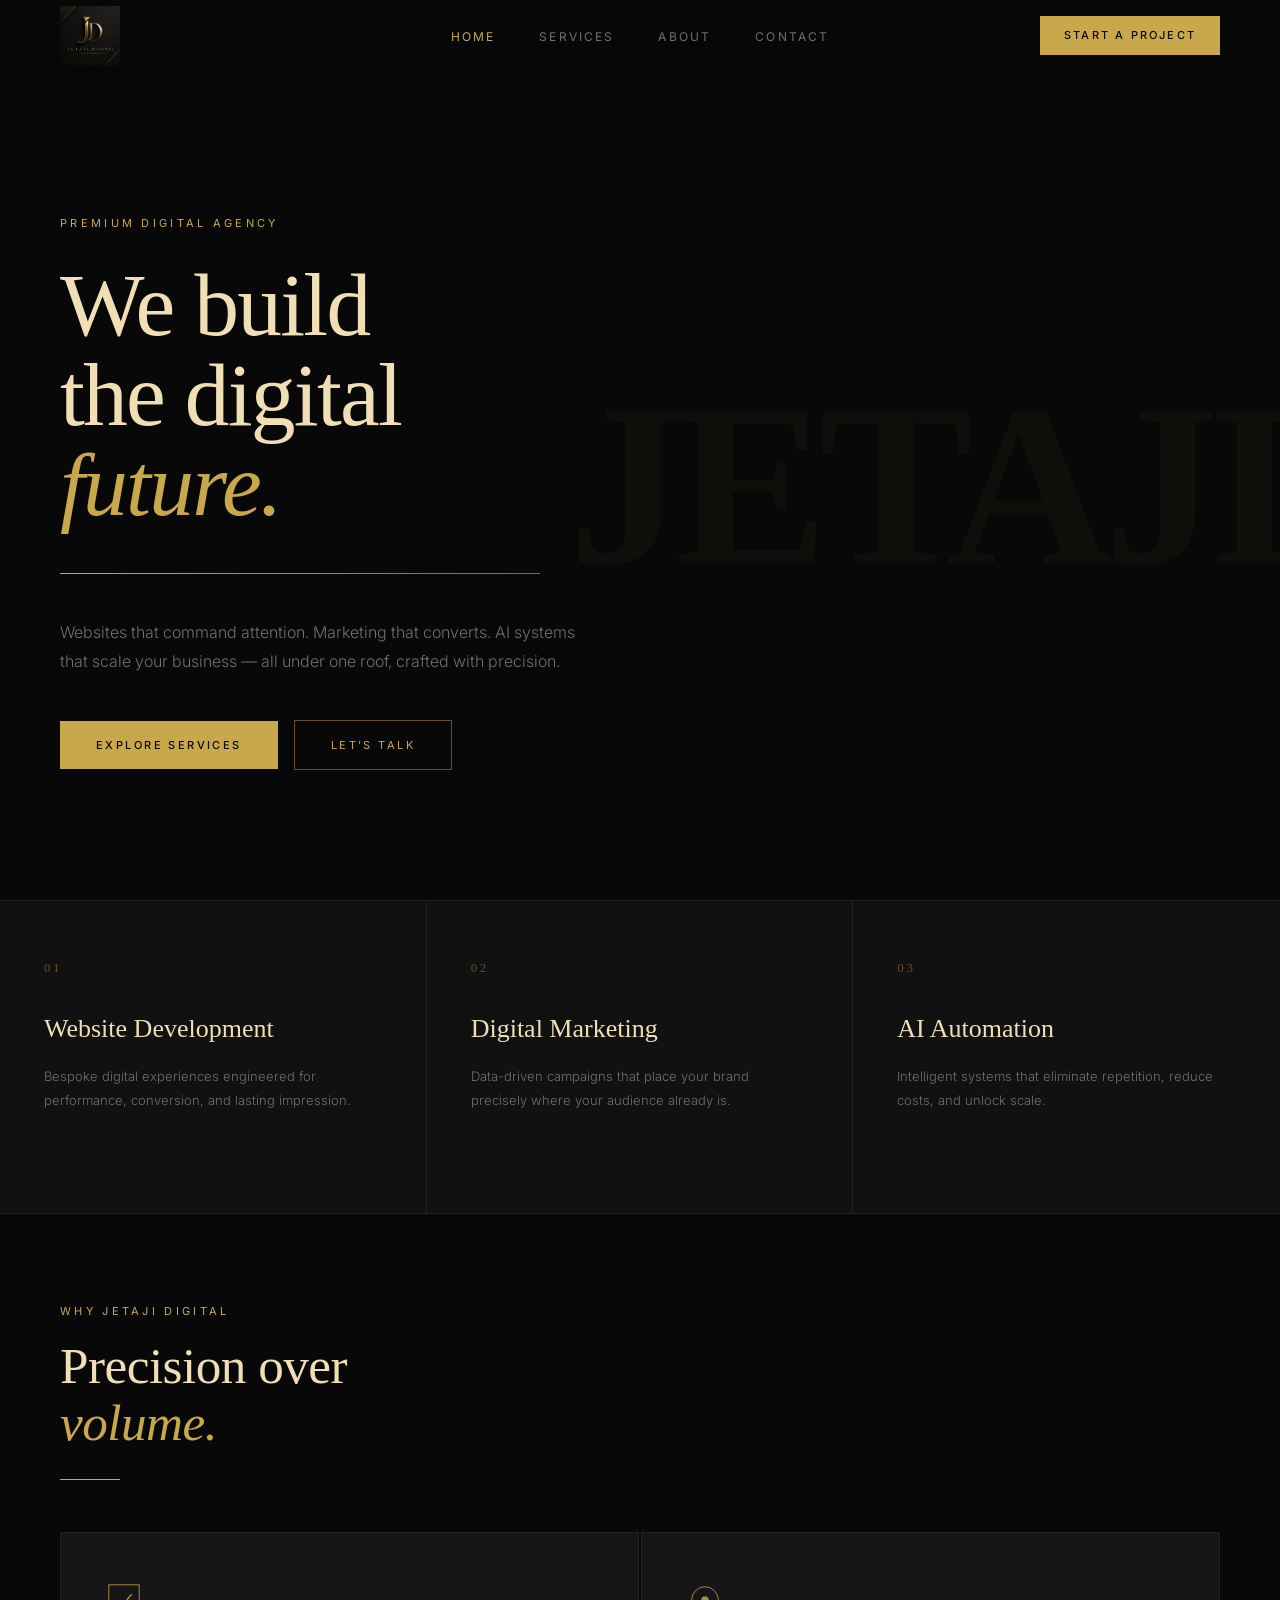
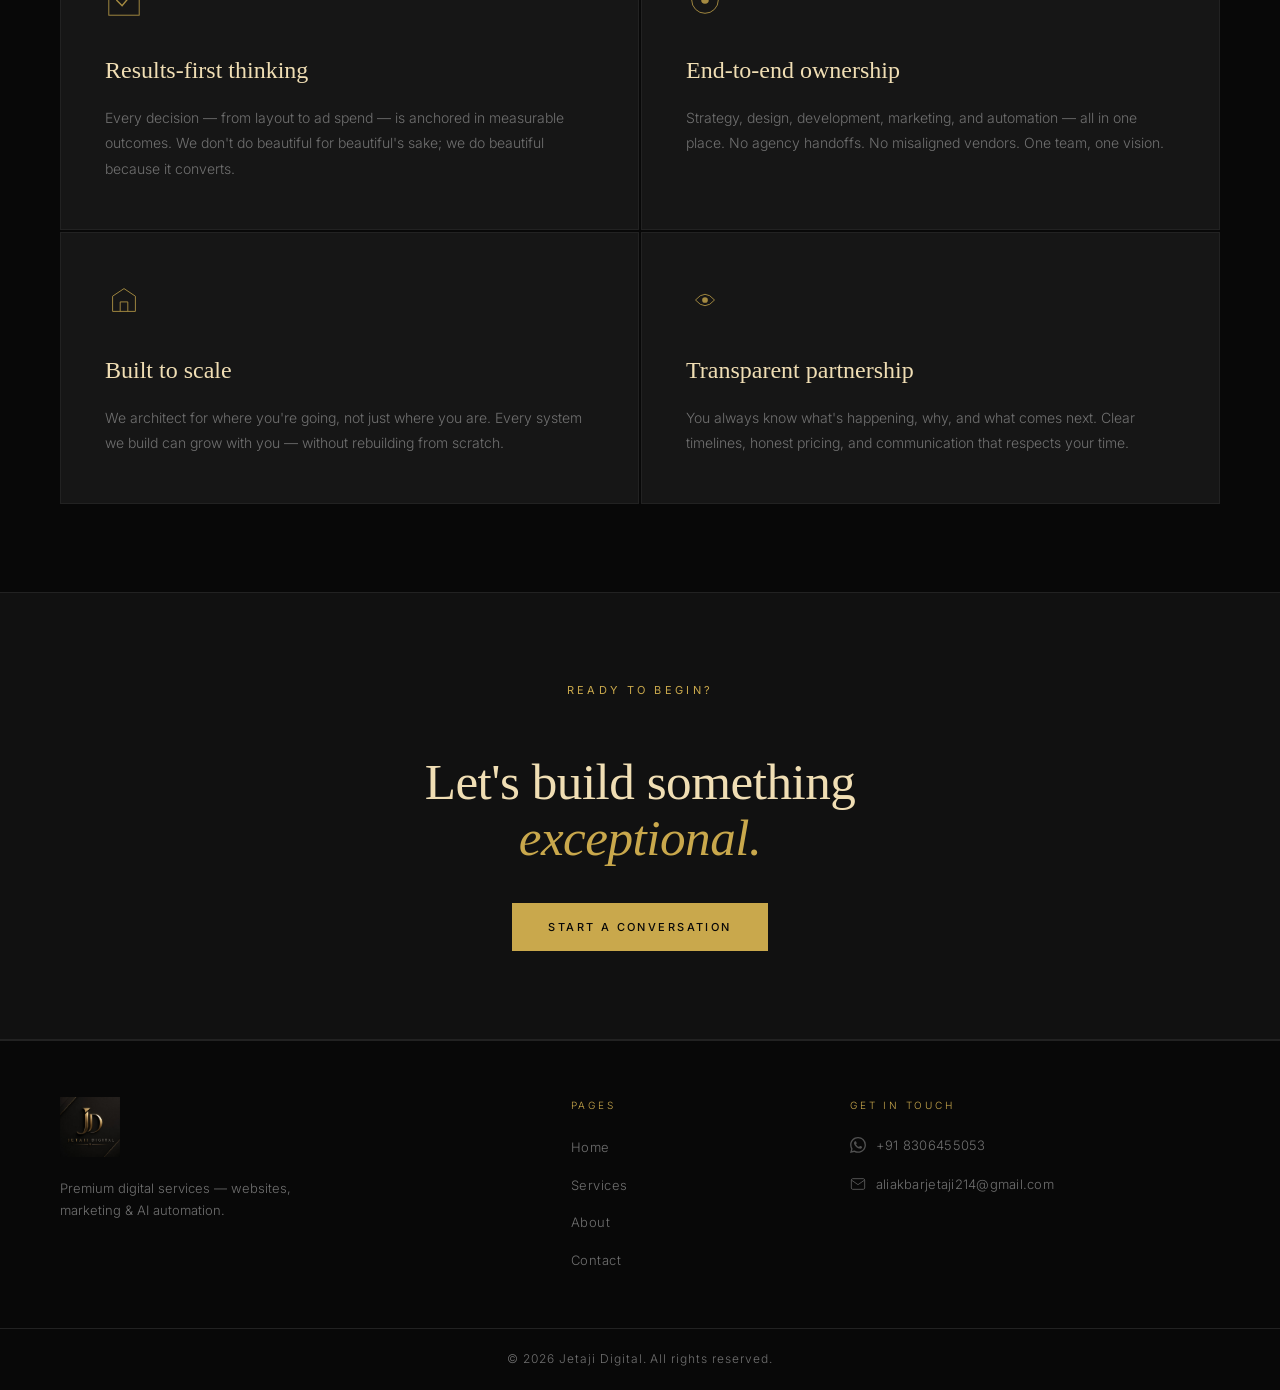
==== commit 0bd8f4e2: "Update print statement from 'Hello' to 'Goodbye'" ====
--- a/index.html
+++ b/index.html
@@ -4,7 +4,7 @@
   <meta charset="UTF-8" />
   <meta name="viewport" content="width=device-width, initial-scale=1.0"/>
   <title>Jetaji Digital — Premium Digital Agency</title>
-  <link rel="shortcut icon" href="Assets/JD-favicon.png" type="image/x-icon">
+  <link rel="shortcut icon" href="JD-favicon.png" type="image/x-icon">
   <link rel="preconnect" href="https://fonts.googleapis.com"/>
   <link rel="preconnect" href="https://fonts.gstatic.com" crossorigin/>
   <link href="https://fonts.googleapis.com/css2?family=Cormorant+Garant:ital,wght@0,300;0,400;0,500;0,600;1,300;1,400&family=Inter:wght@300;400;500&display=swap" rel="stylesheet"/>
@@ -18,7 +18,7 @@
      Mobile only    : Logo (left) | CTA (centre-right) | Hamburger (right)
 ════════════════════════════════════════════════ -->
 <nav id="main-nav">
-   <img src="Assets/JD.jpeg" alt="logo" class="logo">
+   <img src="JD.jpeg" alt="logo" class="logo">
 
   <!-- Desktop & Tablet: centred nav links -->
   <ul class="nav-links" id="desktop-links">
@@ -147,7 +147,7 @@
   <footer>
     <div class="footer-top">
       <div class="footer-brand">
-         <img src="Assets/JD.jpeg" alt="logo" class="logo">
+         <img src="JD.jpeg" alt="logo" class="logo">
         <p class="footer-tagline">Premium digital services — websites, marketing & AI automation.</p>
       </div>
       <div class="footer-nav">
@@ -299,7 +299,7 @@
   <footer>
     <div class="footer-top">
       <div class="footer-brand">
-         <img src="Assets/JD.jpeg" alt="logo" class="logo">
+         <img src="JD.jpeg" alt="logo" class="logo">
         <p class="footer-tagline">Premium digital services — websites, marketing & AI automation.</p>
       </div>
       <div class="footer-nav">
@@ -407,7 +407,7 @@
   <footer>
     <div class="footer-top">
       <div class="footer-brand">
-        <img src="Assets/JD.jpeg" alt="logo" class="logo">
+        <img src="JD.jpeg" alt="logo" class="logo">
         <p class="footer-tagline">Premium digital services — websites, marketing & AI automation.</p>
       </div>
       <div class="footer-nav">
@@ -550,7 +550,7 @@
   <footer>
     <div class="footer-top">
       <div class="footer-brand">
-        <img src="Assets/JD.jpeg" alt="logo" class="logo">
+        <img src="JD.jpeg" alt="logo" class="logo">
         <p class="footer-tagline">Premium digital services — websites, marketing & AI automation.</p>
       </div>
       <div class="footer-nav">
@@ -588,4 +588,4 @@
 
 <script src="script.js"></script>
 </body>
-</html>+</html>
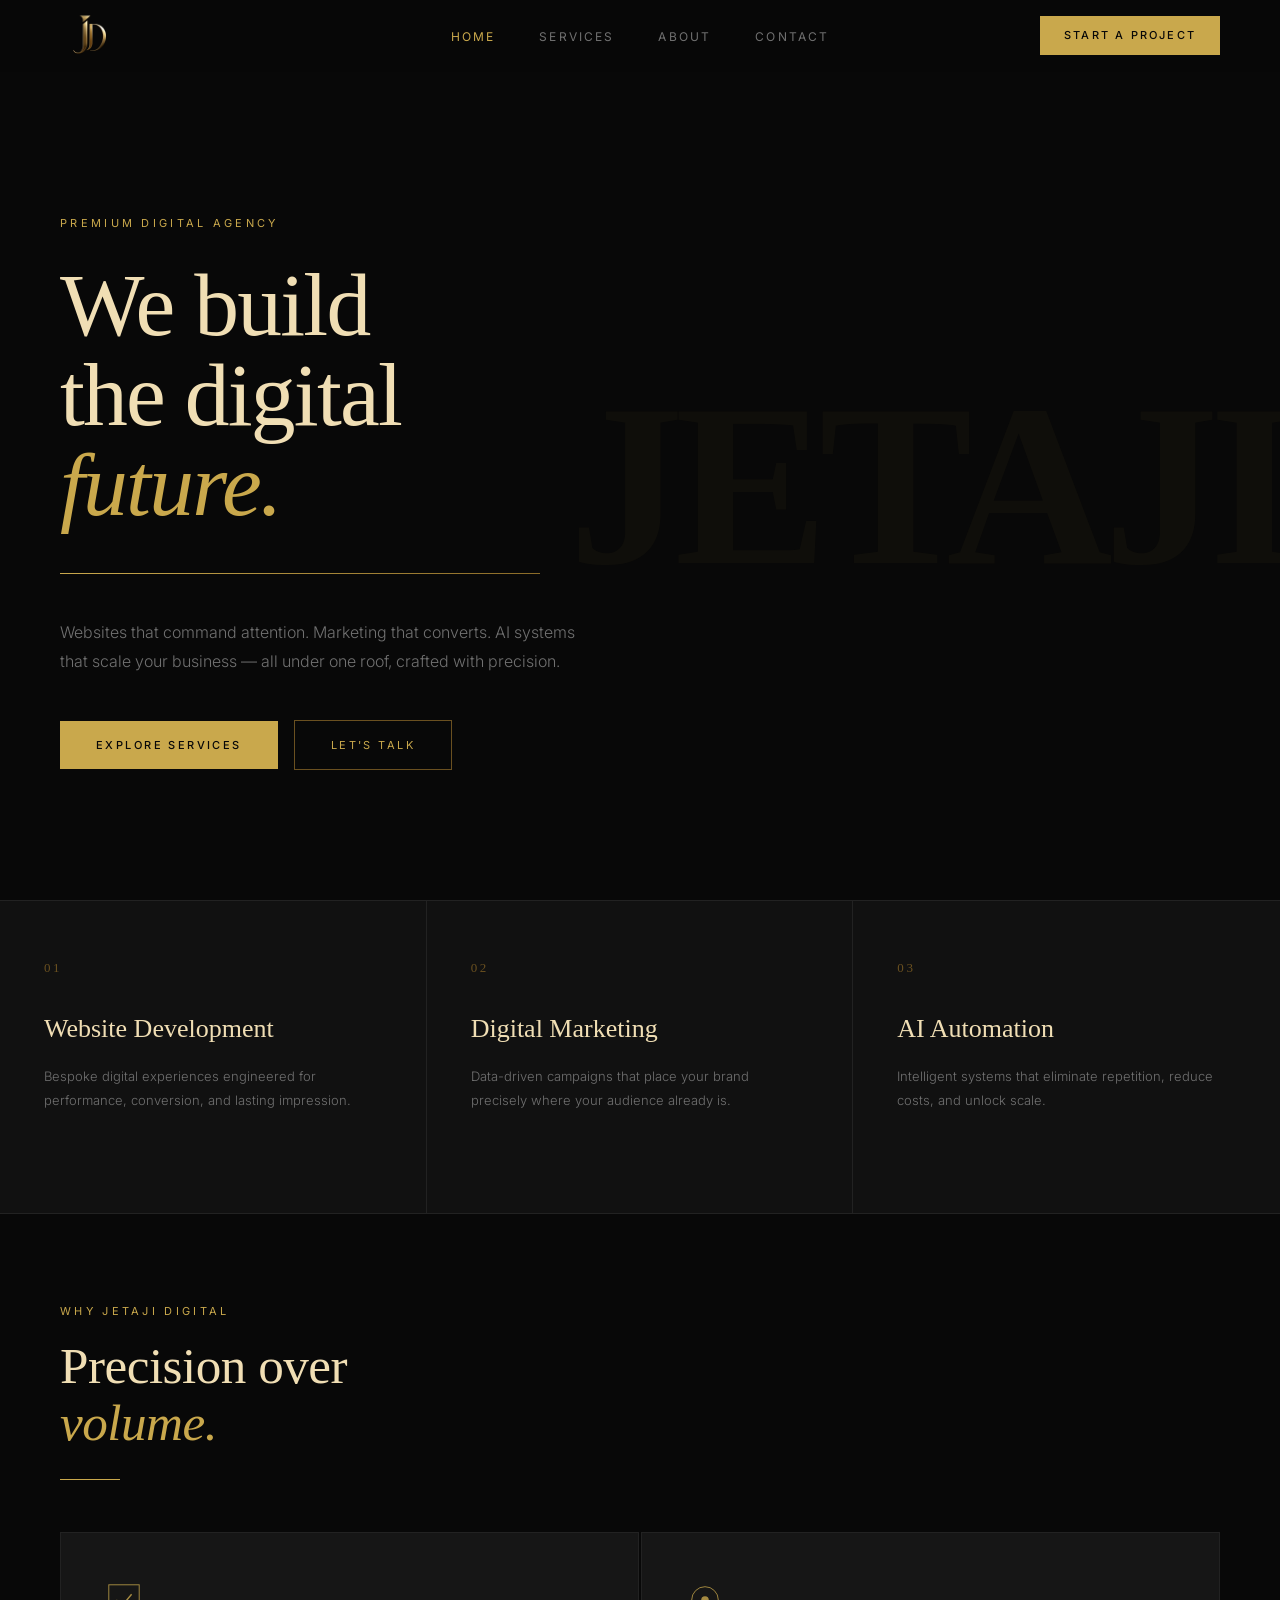
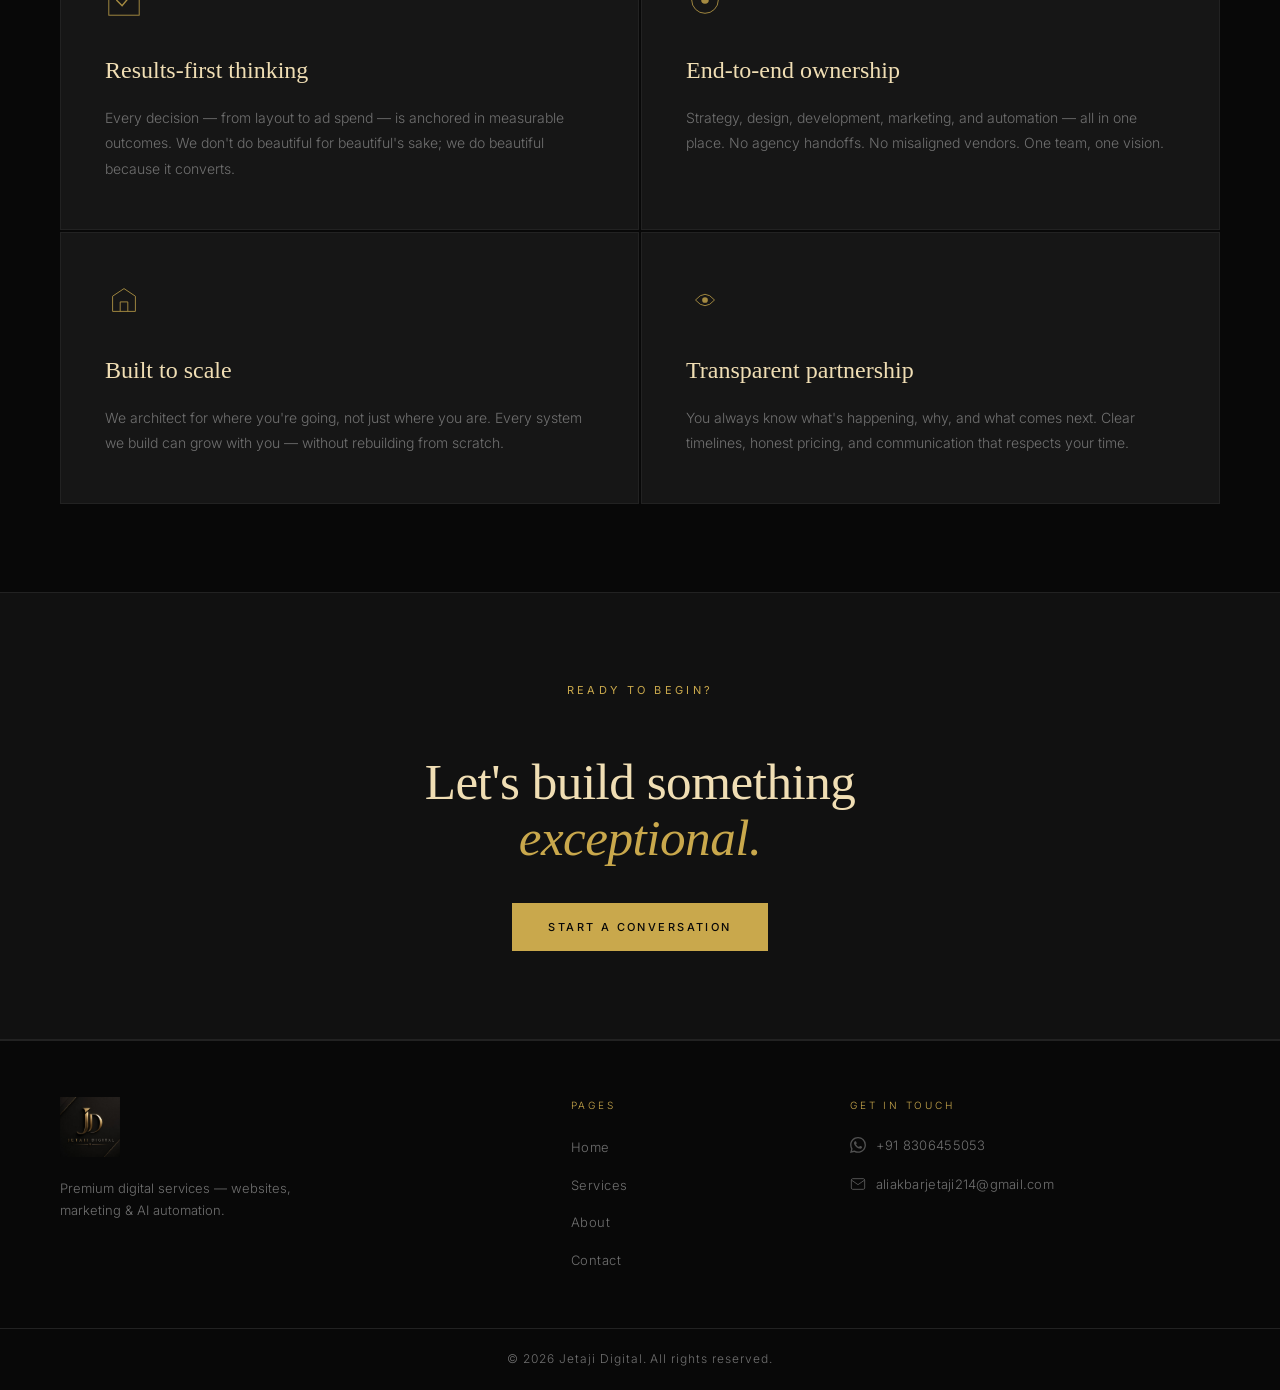
==== commit 2402df7c: "Update index.html" ====
--- a/index.html
+++ b/index.html
@@ -18,7 +18,7 @@
      Mobile only    : Logo (left) | CTA (centre-right) | Hamburger (right)
 ════════════════════════════════════════════════ -->
 <nav id="main-nav">
-   <img src="JD.jpeg" alt="logo" class="logo">
+   <img src="JD-favicon.png" alt="logo" class="logo">
 
   <!-- Desktop & Tablet: centred nav links -->
   <ul class="nav-links" id="desktop-links">
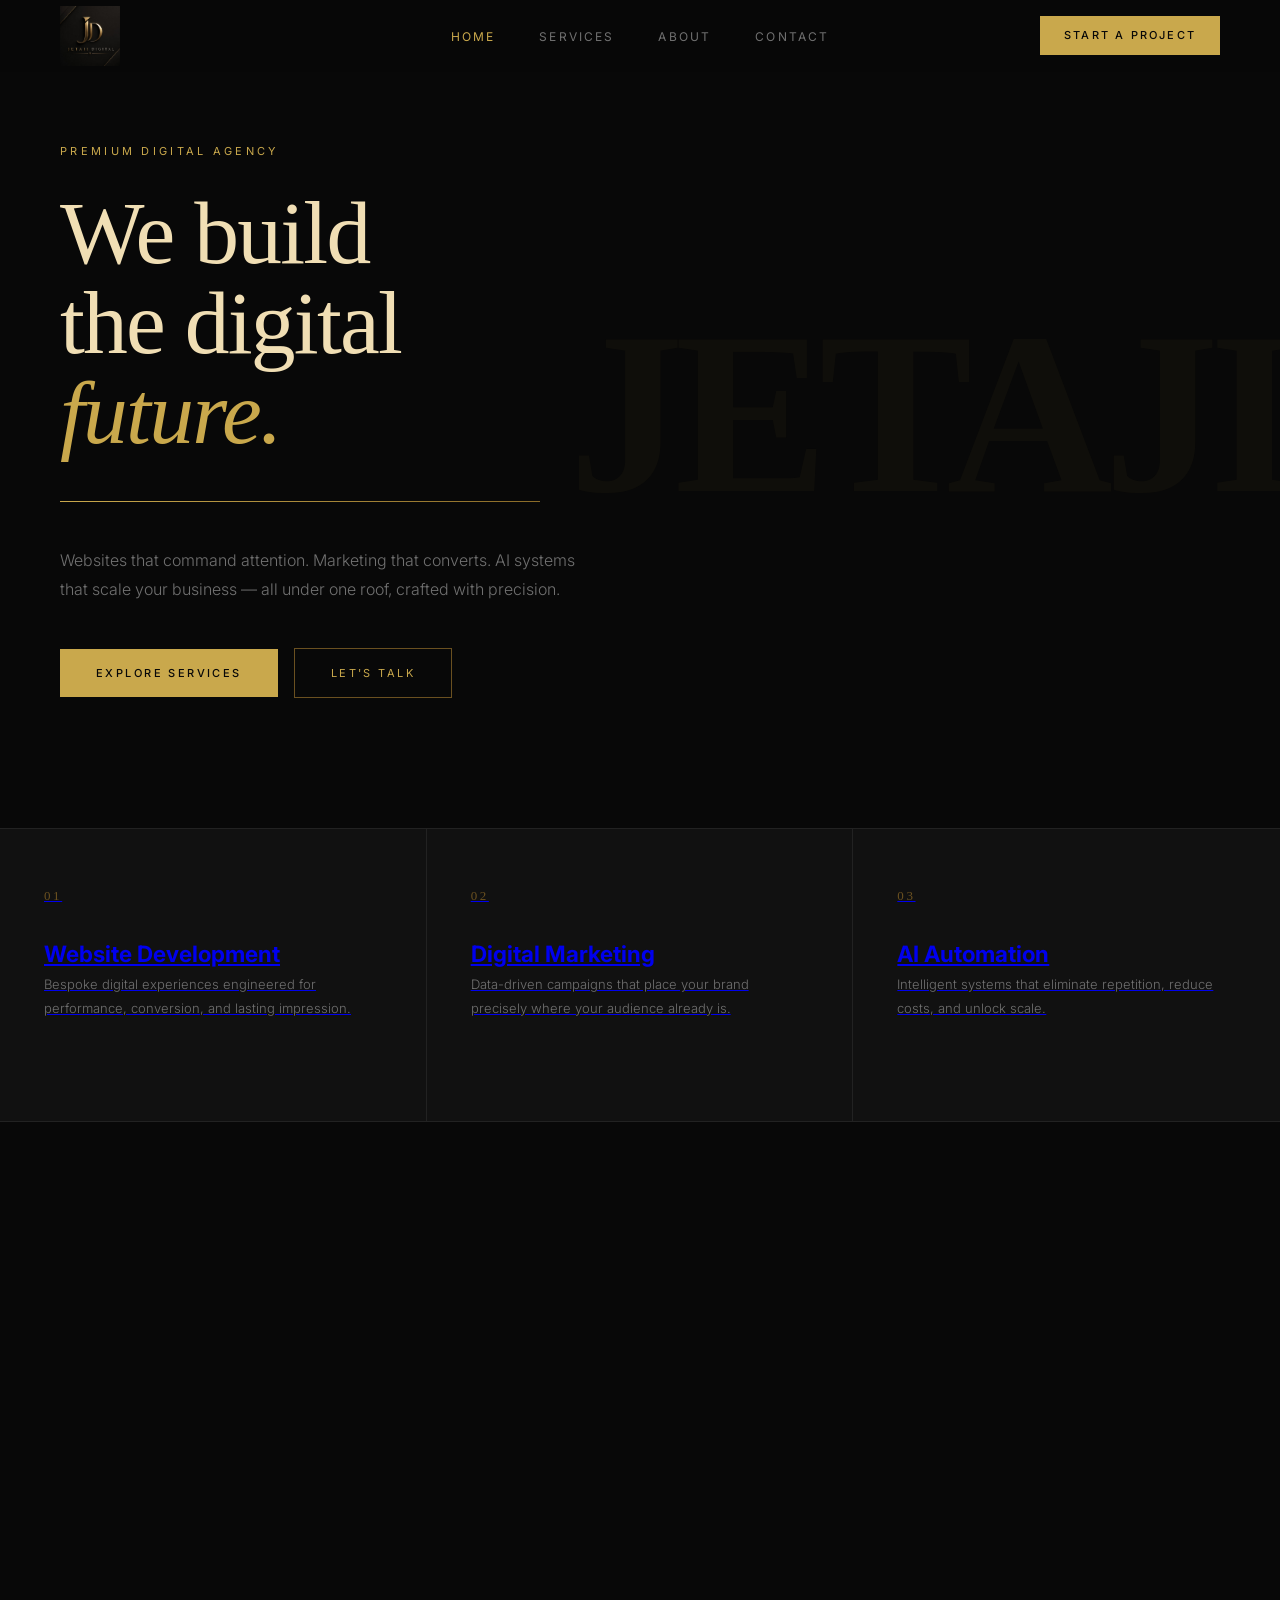
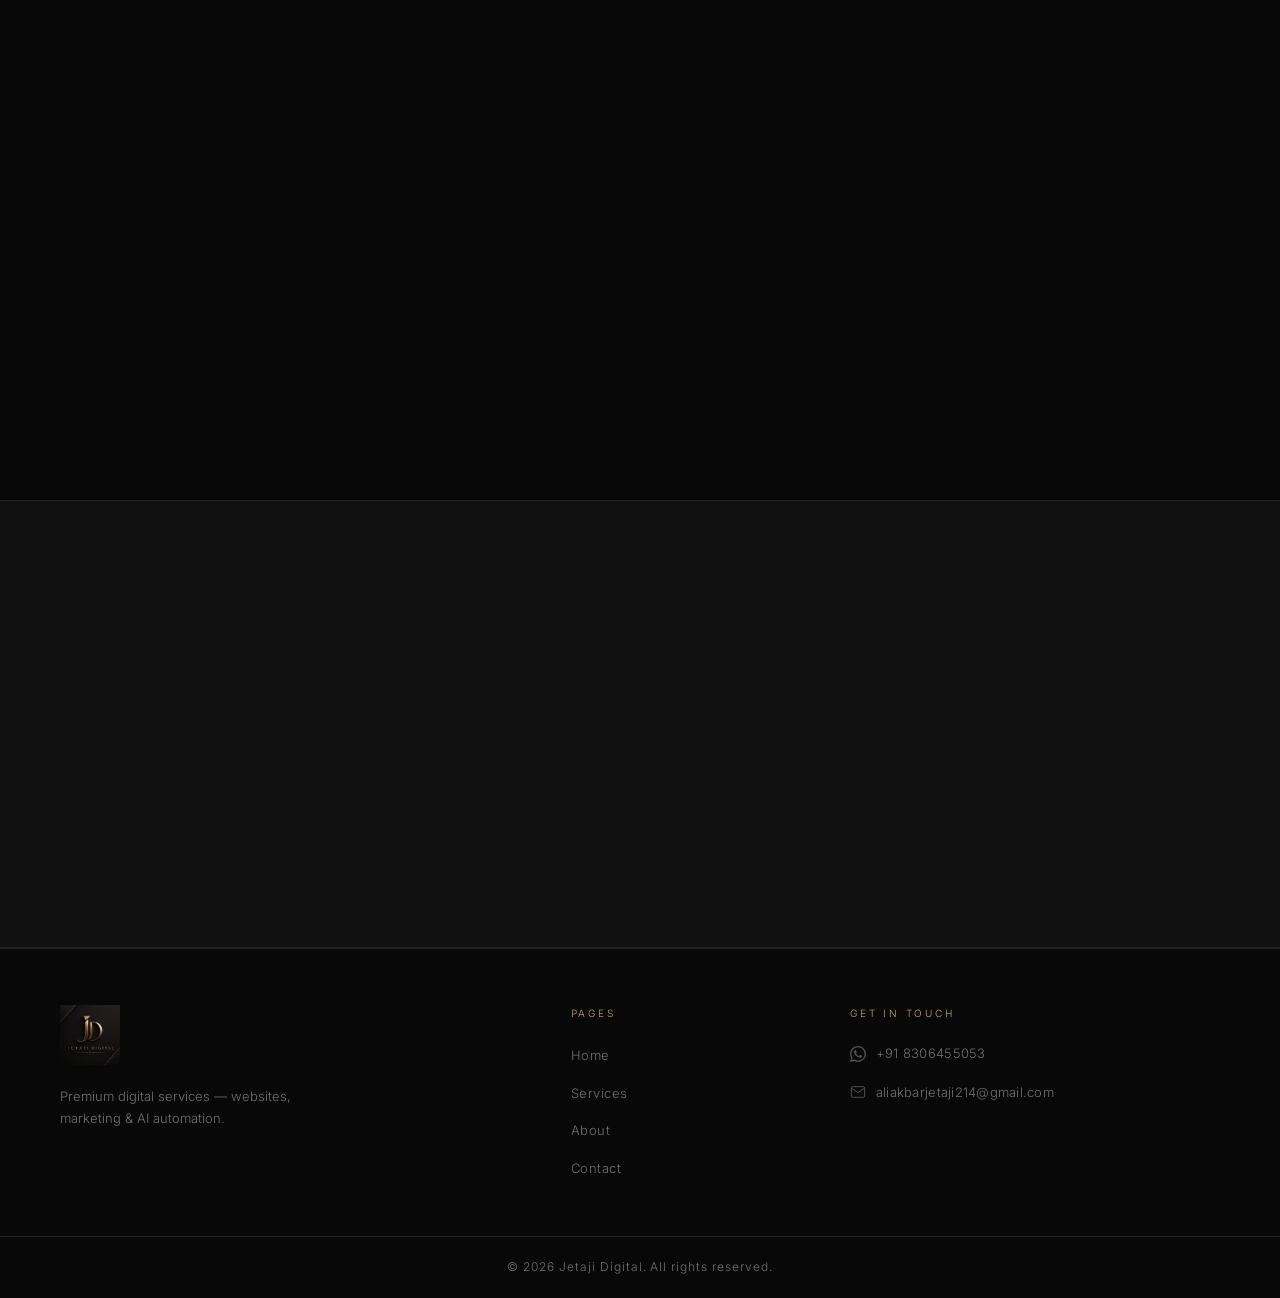
==== commit fa9f3815: "Update print statement from 'Hello' to 'Goodbye'" ====
--- a/index.html
+++ b/index.html
@@ -3,36 +3,64 @@
 <head>
   <meta charset="UTF-8" />
   <meta name="viewport" content="width=device-width, initial-scale=1.0"/>
-  <title>Jetaji Digital — Premium Digital Agency</title>
+
+  <!-- ═══ SEO META ═══ -->
+  <title>Jetaji Digital | Website Development, Digital Marketing &amp; AI Automation Agency</title>
+  <meta name="description" content="Jetaji Digital is a premium agency offering website development, digital marketing, and AI automation services. We build fast, conversion-focused digital experiences for growing businesses."/>
+  <meta name="keywords" content="website development, digital marketing agency, AI automation, web design, SEO services, Jetaji Digital"/>
+  <meta name="robots" content="index, follow"/>
+  <link rel="canonical" href="https://jetajidigital.com/index.html"/>
+
+  <!-- ═══ OPEN GRAPH / SOCIAL SHARING ═══ -->
+  <meta property="og:type" content="website"/>
+  <meta property="og:title" content="Jetaji Digital | Premium Digital Agency"/>
+  <meta property="og:description" content="Website development, digital marketing, and AI automation — crafted with precision for businesses ready to grow."/>
+  <meta property="og:url" content="https://jetajidigital.com/index.html"/>
+  <meta property="og:site_name" content="Jetaji Digital"/>
+  <meta name="twitter:card" content="summary"/>
+  <meta name="twitter:title" content="Jetaji Digital | Premium Digital Agency"/>
+  <meta name="twitter:description" content="Website development, digital marketing, and AI automation — crafted with precision for businesses ready to grow."/>
+
+  <link rel="preconnect" href="https://fonts.googleapis.com"/>
   <link rel="shortcut icon" href="JD-favicon.png" type="image/x-icon">
-  <link rel="preconnect" href="https://fonts.googleapis.com"/>
   <link rel="preconnect" href="https://fonts.gstatic.com" crossorigin/>
   <link href="https://fonts.googleapis.com/css2?family=Cormorant+Garant:ital,wght@0,300;0,400;0,500;0,600;1,300;1,400&family=Inter:wght@300;400;500&display=swap" rel="stylesheet"/>
   <link rel="stylesheet" href="style.css"/>
+
+  <!-- ═══ STRUCTURED DATA (Schema.org) ═══ -->
+  <script type="application/ld+json">
+  {
+    "@context": "https://schema.org",
+    "@type": "ProfessionalService",
+    "name": "Jetaji Digital",
+    "description": "Premium agency offering website development, digital marketing, and AI automation services.",
+    "url": "https://jetajidigital.com/",
+    "email": "aliakbarjetaji214@gmail.com",
+    "telephone": "+918306455053",
+    "areaServed": "Worldwide",
+    "priceRange": "₹₹",
+    "sameAs": []
+  }
+  </script>
 </head>
 <body>
 
-<!-- ═══════════════════════════════════════════
-     NAVIGATION
-     Desktop/Tablet : Logo (left) | Links (centre) | CTA (right)
-     Mobile only    : Logo (left) | CTA (centre-right) | Hamburger (right)
-════════════════════════════════════════════════ -->
 <nav id="main-nav">
-   <img src="JD-favicon.png" alt="logo" class="logo">
+<img src="JD.jpeg" alt="" class="logo">
 
   <!-- Desktop & Tablet: centred nav links -->
   <ul class="nav-links" id="desktop-links">
-    <li><a class="active" onclick="showPage('home')">Home</a></li>
-    <li><a onclick="showPage('services')">Services</a></li>
-    <li><a onclick="showPage('about')">About</a></li>
-    <li><a onclick="showPage('contact')">Contact</a></li>
+    <li><a href="index.html" class="active">Home</a></li>
+    <li><a href="services.html" >Services</a></li>
+    <li><a href="about.html" >About</a></li>
+    <li><a href="contact.html" >Contact</a></li>
   </ul>
 
   <!-- Desktop & Tablet: right CTA -->
-  <a class="nav-cta desktop-cta" onclick="showPage('contact')">Start a Project</a>
+  <a href="contact.html" class="nav-cta desktop-cta">Start a Project</a>
 
   <!-- Mobile only: compact CTA + hamburger (shown via CSS media query) -->
-  <a class="nav-cta mobile-cta" onclick="showPage('contact')">Start a Project</a>
+  <a href="contact.html" class="nav-cta mobile-cta">Start a Project</a>
   <button class="hamburger" id="hamburger-btn" aria-label="Toggle navigation menu" aria-expanded="false">
     <span></span>
     <span></span>
@@ -43,18 +71,17 @@
 <!-- Mobile slide-down drawer (hidden on desktop/tablet via CSS) -->
 <div class="mobile-menu" id="mobile-menu" aria-hidden="true">
   <ul>
-    <li><a class="active" onclick="navTo('home')">Home</a></li>
-    <li><a onclick="navTo('services')">Services</a></li>
-    <li><a onclick="navTo('about')">About</a></li>
-    <li><a onclick="navTo('contact')">Contact</a></li>
+    <li><a href="index.html" class="active">Home</a></li>
+    <li><a href="services.html" >Services</a></li>
+    <li><a href="about.html" >About</a></li>
+    <li><a href="contact.html" >Contact</a></li>
   </ul>
 </div>
-
 
 <!-- ═══════════════════════════════════════════
      HOME PAGE
 ════════════════════════════════════════════════ -->
-<div class="page active" id="page-home">
+<main>
 
   <!-- Hero -->
   <div class="hero">
@@ -64,33 +91,32 @@
     <div class="signature-line"></div>
     <p class="hero-body">Websites that command attention. Marketing that converts. AI systems that scale your business — all under one roof, crafted with precision.</p>
     <div class="hero-actions">
-      <a class="btn-primary" onclick="showPage('services')">Explore Services</a>
-      <a class="btn-ghost" onclick="showPage('contact')">Let's Talk</a>
-    </div>
-
+      <a class="btn-primary" href="services.html">Explore Services</a>
+      <a class="btn-ghost" href="contact.html">Let's Talk</a>
+    </div>
   </div>
 
   <!-- Services Preview Strip -->
-  <section class="services-preview">
+  <section class="services-preview" aria-label="Our services overview">
     <div class="services-preview-inner">
-      <div class="service-preview-item" onclick="showPage('services')">
+      <a class="service-preview-item" href="services.html">
         <div class="service-num">01</div>
-        <h3>Website Development</h3>
+        <h2>Website Development</h2>
         <p>Bespoke digital experiences engineered for performance, conversion, and lasting impression.</p>
         <div class="service-arrow">Explore →</div>
-      </div>
-      <div class="service-preview-item" onclick="showPage('services')">
+      </a>
+      <a class="service-preview-item" href="services.html">
         <div class="service-num">02</div>
-        <h3>Digital Marketing</h3>
+        <h2>Digital Marketing</h2>
         <p>Data-driven campaigns that place your brand precisely where your audience already is.</p>
         <div class="service-arrow">Explore →</div>
-      </div>
-      <div class="service-preview-item" onclick="showPage('services')">
+      </a>
+      <a class="service-preview-item" href="services.html">
         <div class="service-num">03</div>
-        <h3>AI Automation</h3>
+        <h2>AI Automation</h2>
         <p>Intelligent systems that eliminate repetition, reduce costs, and unlock scale.</p>
         <div class="service-arrow">Explore →</div>
-      </div>
+      </a>
     </div>
   </section>
 
@@ -140,23 +166,25 @@
     <p class="section-label reveal">Ready to begin?</p>
     <h2 class="section-title reveal">Let's build something <em>exceptional.</em></h2>
     <div class="reveal">
-      <a class="btn-primary" onclick="showPage('contact')">Start a Conversation</a>
+      <a class="btn-primary" href="contact.html">Start a Conversation</a>
     </div>
   </section>
+
+</main>
 
   <footer>
     <div class="footer-top">
       <div class="footer-brand">
-         <img src="JD.jpeg" alt="logo" class="logo">
+        <img src="JD.jpeg" alt="" class="logo">
         <p class="footer-tagline">Premium digital services — websites, marketing & AI automation.</p>
       </div>
       <div class="footer-nav">
         <p class="footer-col-label">Pages</p>
         <ul class="footer-links">
-          <li><a onclick="showPage('home')">Home</a></li>
-          <li><a onclick="showPage('services')">Services</a></li>
-          <li><a onclick="showPage('about')">About</a></li>
-          <li><a onclick="showPage('contact')">Contact</a></li>
+          <li><a href="index.html">Home</a></li>
+          <li><a href="services.html">Services</a></li>
+          <li><a href="about.html">About</a></li>
+          <li><a href="contact.html">Contact</a></li>
         </ul>
       </div>
       <div class="footer-contact">
@@ -181,410 +209,6 @@
       <p class="footer-copy">© 2026 Jetaji Digital. All rights reserved.</p>
     </div>
   </footer>
-</div>
-
-
-<!-- ═══════════════════════════════════════════
-     SERVICES PAGE
-════════════════════════════════════════════════ -->
-<div class="page" id="page-services">
-
-  <div class="services-hero">
-    <p class="section-label reveal">What We Do</p>
-    <h1 class="section-title reveal">Three disciplines.<br><em>One vision.</em></h1>
-    <div class="divider reveal"></div>
-    <p class="reveal services-intro">We work at the intersection of design, technology, and intelligence — helping businesses command their markets online.</p>
-  </div>
-
-  <!-- 01: Website Development -->
-  <div class="service-full">
-    <div class="service-content reveal">
-      <div class="service-num">01</div>
-      <h2 class="section-title">Website<br><em>Development</em></h2>
-      <div class="divider"></div>
-      <p class="service-desc">Your website is your most valuable business asset. We design and engineer digital experiences that are fast, conversion-optimised, and distinctly yours.</p>
-      <div class="service-tags">
-        <span class="service-tag">Custom Design</span>
-        <span class="service-tag">E-Commerce</span>
-        <span class="service-tag">Web Apps</span>
-        <span class="service-tag">CMS Integration</span>
-      </div>
-      <a class="btn-primary" onclick="showPage('contact')">Discuss Your Project</a>
-    </div>
-    <div class="service-visual reveal">
-      <div class="service-visual-inner">
-        <p class="service-num">What's included</p>
-        <ul class="feature-list">
-          <li>Custom UI/UX design and prototyping</li>
-          <li>Performance-first development (Core Web Vitals)</li>
-          <li>Mobile-responsive across all breakpoints</li>
-          <li>SEO-ready structure and meta architecture</li>
-          <li>CMS setup (Webflow, WordPress, Sanity)</li>
-          <li>E-commerce integration and payment flows</li>
-          <li>Post-launch support and maintenance</li>
-        </ul>
-      </div>
-    </div>
-  </div>
-
-  <!-- 02: Digital Marketing -->
-  <div class="service-full reverse">
-    <div class="service-content reveal">
-      <div class="service-num">02</div>
-      <h2 class="section-title">Digital<br><em>Marketing</em></h2>
-      <div class="divider"></div>
-      <p class="service-desc">Traffic without strategy is noise. We build and execute marketing systems that attract the right people at the right moment — and convert them into loyal customers.</p>
-      <div class="service-tags">
-        <span class="service-tag">SEO / SEM</span>
-        <span class="service-tag">Paid Ads</span>
-        <span class="service-tag">Social Media</span>
-        <span class="service-tag">Email Campaigns</span>
-      </div>
-      <a class="btn-primary" onclick="showPage('contact')">Grow Your Reach</a>
-    </div>
-    <div class="service-visual reveal">
-      <div class="service-visual-inner">
-        <p class="service-num">What's included</p>
-        <ul class="feature-list">
-          <li>Search engine optimisation (on-page & technical)</li>
-          <li>Google & Meta paid advertising management</li>
-          <li>Social media strategy and content calendars</li>
-          <li>Email marketing and automation sequences</li>
-          <li>Conversion rate optimisation (CRO)</li>
-          <li>Analytics setup, tracking, and monthly reporting</li>
-          <li>Brand content and copywriting</li>
-        </ul>
-      </div>
-    </div>
-  </div>
-
-  <!-- 03: AI Automation -->
-  <div class="service-full">
-    <div class="service-content reveal">
-      <div class="service-num">03</div>
-      <h2 class="section-title">AI<br><em>Automation</em></h2>
-      <div class="divider"></div>
-      <p class="service-desc">The most successful businesses in the next decade will leverage AI the smartest. We identify, design, and deploy intelligent automation that saves time and unlocks scale.</p>
-      <div class="service-tags">
-        <span class="service-tag">AI Chatbots</span>
-        <span class="service-tag">Workflow Automation</span>
-        <span class="service-tag">Lead Systems</span>
-        <span class="service-tag">Data Pipelines</span>
-      </div>
-      <a class="btn-primary" onclick="showPage('contact')">Automate Your Business</a>
-    </div>
-    <div class="service-visual reveal">
-      <div class="service-visual-inner">
-        <p class="service-num">What's included</p>
-        <ul class="feature-list">
-          <li>Business process audit and automation mapping</li>
-          <li>AI chatbot development and deployment</li>
-          <li>CRM and sales pipeline automation</li>
-          <li>Custom workflow builds (Make, Zapier, n8n)</li>
-          <li>AI-powered content and lead generation</li>
-          <li>Document and data processing automation</li>
-          <li>Ongoing monitoring and optimisation</li>
-        </ul>
-      </div>
-    </div>
-  </div>
-
-  <section class="cta-band">
-    <h2 class="section-title reveal">Not sure where to start?<br><em>Let's figure it out together.</em></h2>
-    <div class="reveal">
-      <a class="btn-ghost" onclick="showPage('contact')">Book a Free Discovery Call</a>
-    </div>
-  </section>
-
-  <footer>
-    <div class="footer-top">
-      <div class="footer-brand">
-         <img src="JD.jpeg" alt="logo" class="logo">
-        <p class="footer-tagline">Premium digital services — websites, marketing & AI automation.</p>
-      </div>
-      <div class="footer-nav">
-        <p class="footer-col-label">Pages</p>
-        <ul class="footer-links">
-          <li><a onclick="showPage('home')">Home</a></li>
-          <li><a onclick="showPage('services')">Services</a></li>
-          <li><a onclick="showPage('about')">About</a></li>
-          <li><a onclick="showPage('contact')">Contact</a></li>
-        </ul>
-      </div>
-      <div class="footer-contact">
-        <p class="footer-col-label">Get in Touch</p>
-        <ul class="footer-contact-list">
-          <li>
-            <a href="https://wa.me/918306455053" target="_blank" rel="noopener noreferrer" class="footer-contact-link">
-              <svg width="16" height="16" viewBox="0 0 24 24" fill="currentColor"><path d="M17.472 14.382c-.297-.149-1.758-.867-2.03-.967-.273-.099-.471-.148-.67.15-.197.297-.767.966-.94 1.164-.173.199-.347.223-.644.075-.297-.15-1.255-.463-2.39-1.475-.883-.788-1.48-1.761-1.653-2.059-.173-.297-.018-.458.13-.606.134-.133.298-.347.446-.52.149-.174.198-.298.298-.497.099-.198.05-.371-.025-.52-.075-.149-.669-1.612-.916-2.207-.242-.579-.487-.5-.669-.51-.173-.008-.371-.01-.57-.01-.198 0-.52.074-.792.372-.272.297-1.04 1.016-1.04 2.479 0 1.462 1.065 2.875 1.213 3.074.149.198 2.096 3.2 5.077 4.487.709.306 1.262.489 1.694.625.712.227 1.36.195 1.871.118.571-.085 1.758-.719 2.006-1.413.248-.694.248-1.289.173-1.413-.074-.124-.272-.198-.57-.347m-5.421 7.403h-.004a9.87 9.87 0 01-5.031-1.378l-.361-.214-3.741.982.998-3.648-.235-.374a9.86 9.86 0 01-1.51-5.26c.001-5.45 4.436-9.884 9.888-9.884 2.64 0 5.122 1.03 6.988 2.898a9.825 9.825 0 012.893 6.994c-.003 5.45-4.437 9.884-9.885 9.884m8.413-18.297A11.815 11.815 0 0012.05 0C5.495 0 .16 5.335.157 11.892c0 2.096.547 4.142 1.588 5.945L.057 24l6.305-1.654a11.882 11.882 0 005.683 1.448h.005c6.554 0 11.89-5.335 11.893-11.893a11.821 11.821 0 00-3.48-8.413z"/></svg>
-              +91 8306455053
-            </a>
-          </li>
-          <li>
-            <a href="mailto:aliakbarjetaji214@gmail.com" class="footer-contact-link">
-              <svg width="16" height="16" viewBox="0 0 24 24" fill="none" stroke="currentColor" stroke-width="1.5"><path d="M4 4h16c1.1 0 2 .9 2 2v12c0 1.1-.9 2-2 2H4c-1.1 0-2-.9-2-2V6c0-1.1.9-2 2-2z"/><polyline points="22,6 12,13 2,6"/></svg>
-              aliakbarjetaji214@gmail.com
-            </a>
-          </li>
-        </ul>
-      </div>
-    </div>
-    <div class="footer-bottom">
-      <p class="footer-copy">© 2026 Jetaji Digital. All rights reserved.</p>
-    </div>
-  </footer>
-</div>
-
-
-<!-- ═══════════════════════════════════════════
-     ABOUT PAGE
-════════════════════════════════════════════════ -->
-<div class="page" id="page-about">
-
-  <div class="about-hero">
-    <p class="section-label reveal">About Jetaji Digital</p>
-    <h1 class="section-title reveal">We believe in the power of<br><em>deliberate craft.</em></h1>
-  </div>
-
-  <div class="about-split">
-    <div class="about-left reveal">
-      <div class="big-quote">"The internet rewards those who show up with intention."</div>
-      <p class="quote-attr">— The Jetaji Principle</p>
-    </div>
-    <div class="about-right reveal">
-      <p>Jetaji Digital was founded on a simple belief: that most businesses deserve far more from their digital presence than they're getting. We saw too many companies paying for websites no one visits, ads that burn budget, and software that doesn't fit how they actually work.</p>
-      <p>So we built something different — a boutique agency where strategy, design, and technology are never siloed. Every client we take on gets a team that understands the full picture, and builds with the full picture in mind.</p>
-      <p>We're selective about who we work with. Not because we're exclusive for its own sake, but because great work requires genuine investment from both sides. We go deep, not wide.</p>
-      <a class="btn-ghost" onclick="showPage('contact')">Work With Us</a>
-    </div>
-  </div>
-
-  <section class="values-section">
-    <div class="values-grid">
-      <div class="value-card reveal">
-        <h3>Clarity</h3>
-        <p>We remove noise. Every element on every page — yours and ours — exists because it earns its place. Clutter is the enemy of conversion.</p>
-      </div>
-      <div class="value-card reveal">
-        <h3>Craft</h3>
-        <p>Details matter. Pixel-level precision in design. Clean, maintainable code. Copy that doesn't waste a single word. We care about the things most people skim past.</p>
-      </div>
-      <div class="value-card reveal">
-        <h3>Commitment</h3>
-        <p>We treat your goals as our own. Your growth metrics are ours. Your deadlines are ours. We're not a vendor — we're a partner.</p>
-      </div>
-    </div>
-  </section>
-
-  <section class="approach-section">
-    <p class="section-label reveal">Our Approach</p>
-    <h2 class="section-title reveal">How we work</h2>
-    <div class="divider reveal"></div>
-    <div class="approach-grid reveal">
-      <div>
-        <div class="approach-item">
-          <p class="approach-label">Discovery</p>
-          <p class="approach-text">We start with deep listening. What do you do, who for, what do you want more of, what's getting in the way. We don't pitch before we understand.</p>
-        </div>
-        <div class="approach-item">
-          <p class="approach-label">Strategy</p>
-          <p class="approach-text">Before touching a tool or template, we map the plan. What are we building, why, and how does it connect to your revenue goals.</p>
-        </div>
-      </div>
-      <div>
-        <div class="approach-item">
-          <p class="approach-label">Execution</p>
-          <p class="approach-text">Design, build, test, launch — with you in the loop at every milestone. No surprises, no scope creep, no missed deadlines.</p>
-        </div>
-        <div class="approach-item">
-          <p class="approach-label">Growth</p>
-          <p class="approach-text">Launch is not the finish line. We measure, optimise, and evolve — turning what we built into a compounding asset for your business.</p>
-        </div>
-      </div>
-    </div>
-  </section>
-
-  <footer>
-    <div class="footer-top">
-      <div class="footer-brand">
-        <img src="JD.jpeg" alt="logo" class="logo">
-        <p class="footer-tagline">Premium digital services — websites, marketing & AI automation.</p>
-      </div>
-      <div class="footer-nav">
-        <p class="footer-col-label">Pages</p>
-        <ul class="footer-links">
-          <li><a onclick="showPage('home')">Home</a></li>
-          <li><a onclick="showPage('services')">Services</a></li>
-          <li><a onclick="showPage('about')">About</a></li>
-          <li><a onclick="showPage('contact')">Contact</a></li>
-        </ul>
-      </div>
-      <div class="footer-contact">
-        <p class="footer-col-label">Get in Touch</p>
-        <ul class="footer-contact-list">
-          <li>
-            <a href="https://wa.me/918306455053" target="_blank" rel="noopener noreferrer" class="footer-contact-link">
-              <svg width="16" height="16" viewBox="0 0 24 24" fill="currentColor"><path d="M17.472 14.382c-.297-.149-1.758-.867-2.03-.967-.273-.099-.471-.148-.67.15-.197.297-.767.966-.94 1.164-.173.199-.347.223-.644.075-.297-.15-1.255-.463-2.39-1.475-.883-.788-1.48-1.761-1.653-2.059-.173-.297-.018-.458.13-.606.134-.133.298-.347.446-.52.149-.174.198-.298.298-.497.099-.198.05-.371-.025-.52-.075-.149-.669-1.612-.916-2.207-.242-.579-.487-.5-.669-.51-.173-.008-.371-.01-.57-.01-.198 0-.52.074-.792.372-.272.297-1.04 1.016-1.04 2.479 0 1.462 1.065 2.875 1.213 3.074.149.198 2.096 3.2 5.077 4.487.709.306 1.262.489 1.694.625.712.227 1.36.195 1.871.118.571-.085 1.758-.719 2.006-1.413.248-.694.248-1.289.173-1.413-.074-.124-.272-.198-.57-.347m-5.421 7.403h-.004a9.87 9.87 0 01-5.031-1.378l-.361-.214-3.741.982.998-3.648-.235-.374a9.86 9.86 0 01-1.51-5.26c.001-5.45 4.436-9.884 9.888-9.884 2.64 0 5.122 1.03 6.988 2.898a9.825 9.825 0 012.893 6.994c-.003 5.45-4.437 9.884-9.885 9.884m8.413-18.297A11.815 11.815 0 0012.05 0C5.495 0 .16 5.335.157 11.892c0 2.096.547 4.142 1.588 5.945L.057 24l6.305-1.654a11.882 11.882 0 005.683 1.448h.005c6.554 0 11.89-5.335 11.893-11.893a11.821 11.821 0 00-3.48-8.413z"/></svg>
-              +91 8306455053
-            </a>
-          </li>
-          <li>
-            <a href="mailto:aliakbarjetaji214@gmail.com" class="footer-contact-link">
-              <svg width="16" height="16" viewBox="0 0 24 24" fill="none" stroke="currentColor" stroke-width="1.5"><path d="M4 4h16c1.1 0 2 .9 2 2v12c0 1.1-.9 2-2 2H4c-1.1 0-2-.9-2-2V6c0-1.1.9-2 2-2z"/><polyline points="22,6 12,13 2,6"/></svg>
-              aliakbarjetaji214@gmail.com
-            </a>
-          </li>
-        </ul>
-      </div>
-    </div>
-    <div class="footer-bottom">
-      <p class="footer-copy">© 2026 Jetaji Digital. All rights reserved.</p>
-    </div>
-  </footer>
-</div>
-
-
-<!-- ═══════════════════════════════════════════
-     CONTACT PAGE
-════════════════════════════════════════════════ -->
-<div class="page" id="page-contact">
-
-  <div class="contact-split">
-
-    <!-- Left info panel -->
-    <div class="contact-left">
-      <div>
-        <p class="section-label reveal">Get in Touch</p>
-        <h1 class="section-title reveal">Let's build<br>something <em>great.</em></h1>
-        <div class="divider reveal"></div>
-        <p class="reveal contact-intro">Tell us what you're working on. We'll respond on WhatsApp within one business day with honest thoughts and a clear path forward.</p>
-      </div>
-      <div class="contact-info reveal">
-        <div class="contact-info-item">
-          <div class="contact-info-label">WhatsApp</div>
-          <div class="contact-info-value">+91 83064 55053</div>
-        </div>
-        <div class="contact-info-item">
-          <div class="contact-info-label">Email</div>
-          <div class="contact-info-value">jetajidigital@gmail.com</div>
-        </div>
-        <div class="contact-info-item">
-          <div class="contact-info-label">Location</div>
-          <div class="contact-info-value">Available Worldwide — Remote-first</div>
-        </div>
-        <div class="contact-info-item">
-          <div class="contact-info-label">Response Time</div>
-          <div class="contact-info-value">Within 24 hours</div>
-        </div>
-      </div>
-    </div>
-
-    <!-- Right form panel -->
-    <div class="contact-right">
-
-      <!-- Form -->
-      <div id="form-container" class="reveal">
-        <div class="form-row">
-          <div class="form-group">
-            <label class="form-label" for="f-first">First Name</label>
-            <input class="form-input" type="text" id="f-first" placeholder="Your first name" autocomplete="given-name"/>
-          </div>
-          <div class="form-group">
-            <label class="form-label" for="f-last">Last Name</label>
-            <input class="form-input" type="text" id="f-last" placeholder="Your last name" autocomplete="family-name"/>
-          </div>
-        </div>
-        <div class="form-group">
-          <label class="form-label" for="f-email">Email Address</label>
-          <input class="form-input" type="email" id="f-email" placeholder="your@email.com" autocomplete="email"/>
-        </div>
-        <div class="form-group">
-          <label class="form-label" for="f-phone">Phone Number</label>
-          <input class="form-input" type="tel" id="f-phone" placeholder="+91 XXXXX XXXXX" autocomplete="tel"/>
-        </div>
-        <div class="form-group">
-          <label class="form-label" for="f-service">Service Interest</label>
-          <select class="form-select" id="f-service">
-            <option value="" disabled selected>Select a service</option>
-            <option>Website Development</option>
-            <option>Digital Marketing</option>
-            <option>AI Automation</option>
-            <option>Multiple Services</option>
-            <option>Not Sure Yet</option>
-          </select>
-        </div>
-        <div class="form-group">
-          <label class="form-label" for="f-budget">Budget Range</label>
-          <select class="form-select" id="f-budget">
-            <option value="" disabled selected>Select your budget</option>
-            <option>Under ₹50,000</option>
-            <option>₹50,000 – ₹1,50,000</option>
-            <option>₹1,50,000 – ₹5,00,000</option>
-            <option>₹5,00,000+</option>
-            <option>Let's discuss</option>
-          </select>
-        </div>
-        <div class="form-group">
-          <label class="form-label" for="f-message">Tell Us About Your Project</label>
-          <textarea class="form-textarea" id="f-message" placeholder="What are you building? What problem needs solving?"></textarea>
-        </div>
-        <!-- Button sends form data to WhatsApp -->
-        <button class="form-submit" onclick="handleSubmit()">Send a Message</button>
-      </div>
-
-      <!-- Success state -->
-      <div id="form-success" class="form-success-panel" style="display:none;">
-        <div class="success-icon">
-          <svg width="22" height="22" viewBox="0 0 24 24" fill="none">
-            <path d="M5 12 L10 17 L19 8" stroke="#C9A84C" stroke-width="1.5"/>
-          </svg>
-        </div>
-        <h3 class="success-title">Opening WhatsApp…</h3>
-        <p class="success-body">Your message is ready. WhatsApp will open so you can send it directly to our team. We'll get back to you within 24 hours.</p>
-        <a class="btn-ghost" onclick="showPage('home')">Back to Home</a>
-      </div>
-
-    </div>
-  </div>
-
-  <footer>
-    <div class="footer-top">
-      <div class="footer-brand">
-        <img src="JD.jpeg" alt="logo" class="logo">
-        <p class="footer-tagline">Premium digital services — websites, marketing & AI automation.</p>
-      </div>
-      <div class="footer-nav">
-        <p class="footer-col-label">Pages</p>
-        <ul class="footer-links">
-          <li><a onclick="showPage('home')">Home</a></li>
-          <li><a onclick="showPage('services')">Services</a></li>
-          <li><a onclick="showPage('about')">About</a></li>
-          <li><a onclick="showPage('contact')">Contact</a></li>
-        </ul>
-      </div>
-      <div class="footer-contact">
-        <p class="footer-col-label">Get in Touch</p>
-        <ul class="footer-contact-list">
-          <li>
-            <a href="https://wa.me/918306455053" target="_blank" rel="noopener noreferrer" class="footer-contact-link">
-              <svg width="16" height="16" viewBox="0 0 24 24" fill="currentColor"><path d="M17.472 14.382c-.297-.149-1.758-.867-2.03-.967-.273-.099-.471-.148-.67.15-.197.297-.767.966-.94 1.164-.173.199-.347.223-.644.075-.297-.15-1.255-.463-2.39-1.475-.883-.788-1.48-1.761-1.653-2.059-.173-.297-.018-.458.13-.606.134-.133.298-.347.446-.52.149-.174.198-.298.298-.497.099-.198.05-.371-.025-.52-.075-.149-.669-1.612-.916-2.207-.242-.579-.487-.5-.669-.51-.173-.008-.371-.01-.57-.01-.198 0-.52.074-.792.372-.272.297-1.04 1.016-1.04 2.479 0 1.462 1.065 2.875 1.213 3.074.149.198 2.096 3.2 5.077 4.487.709.306 1.262.489 1.694.625.712.227 1.36.195 1.871.118.571-.085 1.758-.719 2.006-1.413.248-.694.248-1.289.173-1.413-.074-.124-.272-.198-.57-.347m-5.421 7.403h-.004a9.87 9.87 0 01-5.031-1.378l-.361-.214-3.741.982.998-3.648-.235-.374a9.86 9.86 0 01-1.51-5.26c.001-5.45 4.436-9.884 9.888-9.884 2.64 0 5.122 1.03 6.988 2.898a9.825 9.825 0 012.893 6.994c-.003 5.45-4.437 9.884-9.885 9.884m8.413-18.297A11.815 11.815 0 0012.05 0C5.495 0 .16 5.335.157 11.892c0 2.096.547 4.142 1.588 5.945L.057 24l6.305-1.654a11.882 11.882 0 005.683 1.448h.005c6.554 0 11.89-5.335 11.893-11.893a11.821 11.821 0 00-3.48-8.413z"/></svg>
-              +91 8306455053
-            </a>
-          </li>
-          <li>
-            <a href="mailto:aliakbarjetaji214@gmail.com" class="footer-contact-link">
-              <svg width="16" height="16" viewBox="0 0 24 24" fill="none" stroke="currentColor" stroke-width="1.5"><path d="M4 4h16c1.1 0 2 .9 2 2v12c0 1.1-.9 2-2 2H4c-1.1 0-2-.9-2-2V6c0-1.1.9-2 2-2z"/><polyline points="22,6 12,13 2,6"/></svg>
-              aliakbarjetaji214@gmail.com
-            </a>
-          </li>
-        </ul>
-      </div>
-    </div>
-    <div class="footer-bottom">
-      <p class="footer-copy">© 2026 Jetaji Digital. All rights reserved.</p>
-    </div>
-  </footer>
-</div>
 
 <script src="script.js"></script>
 </body>
